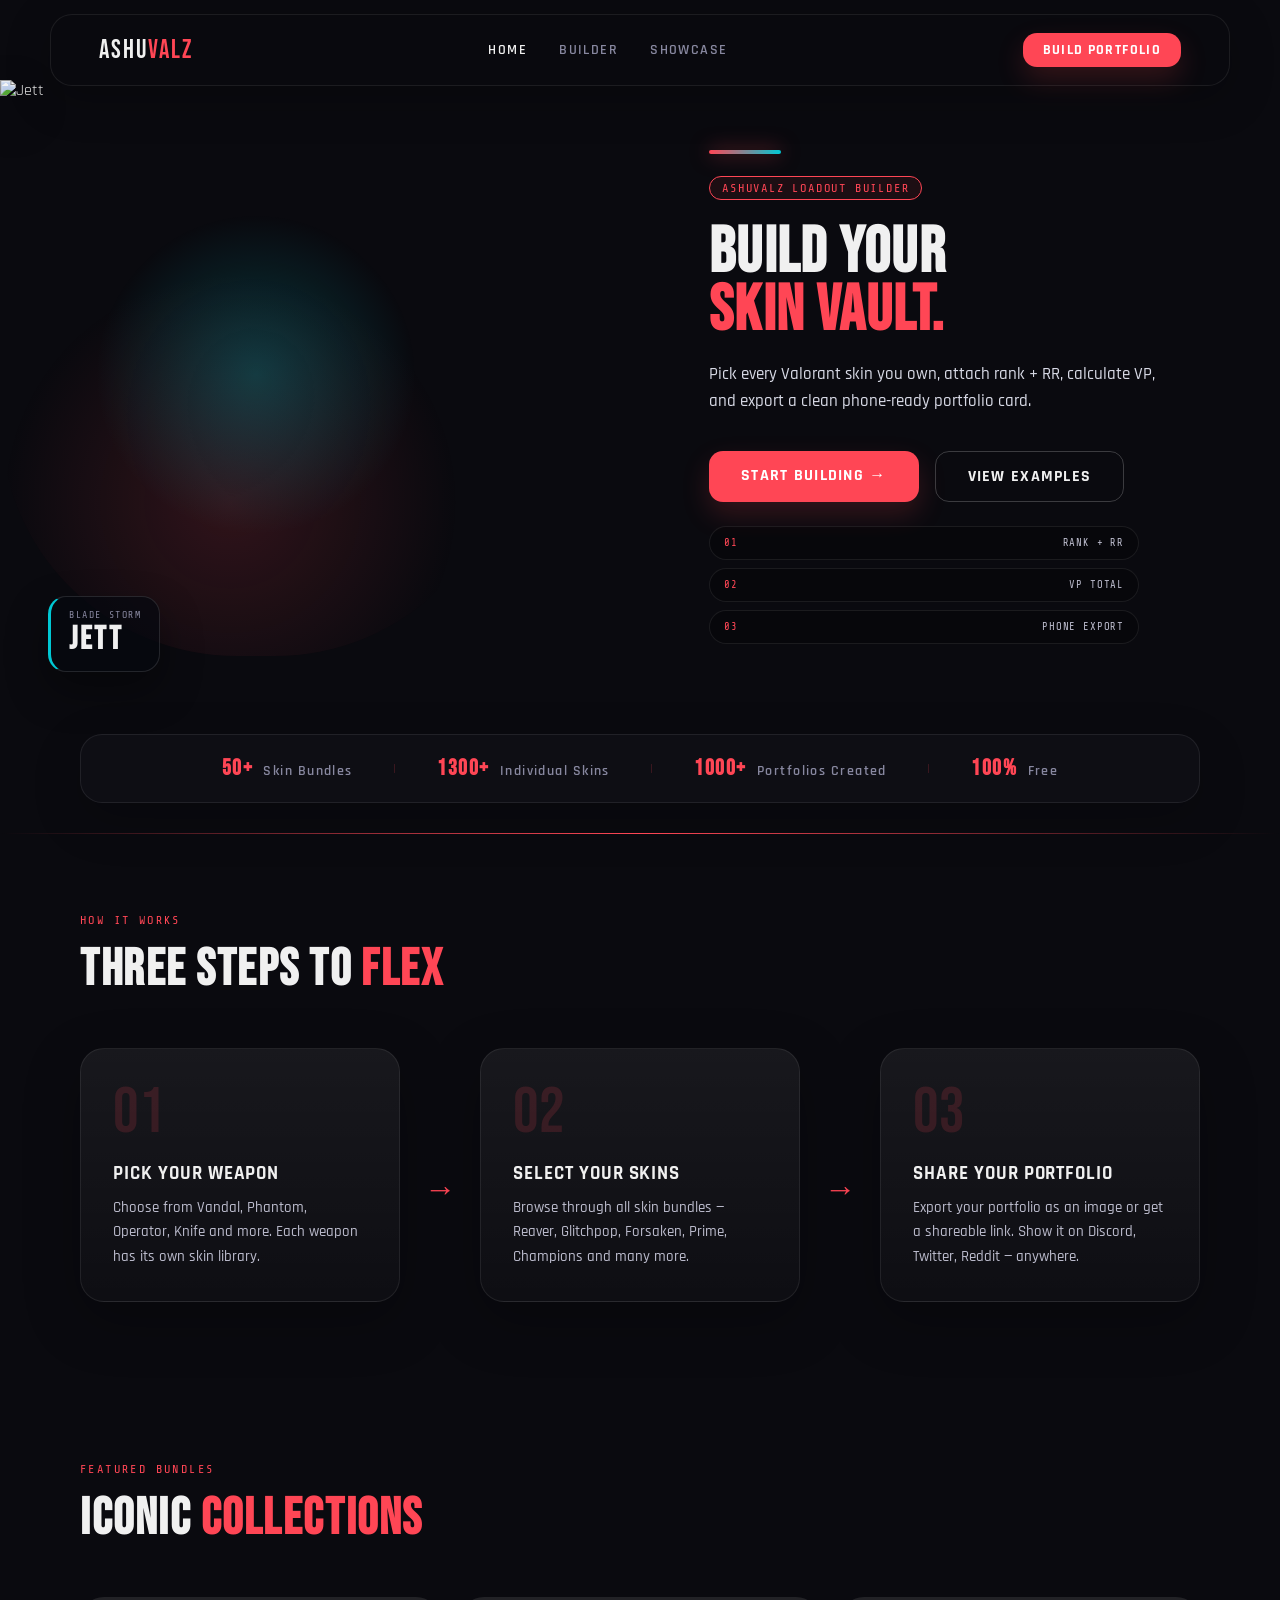
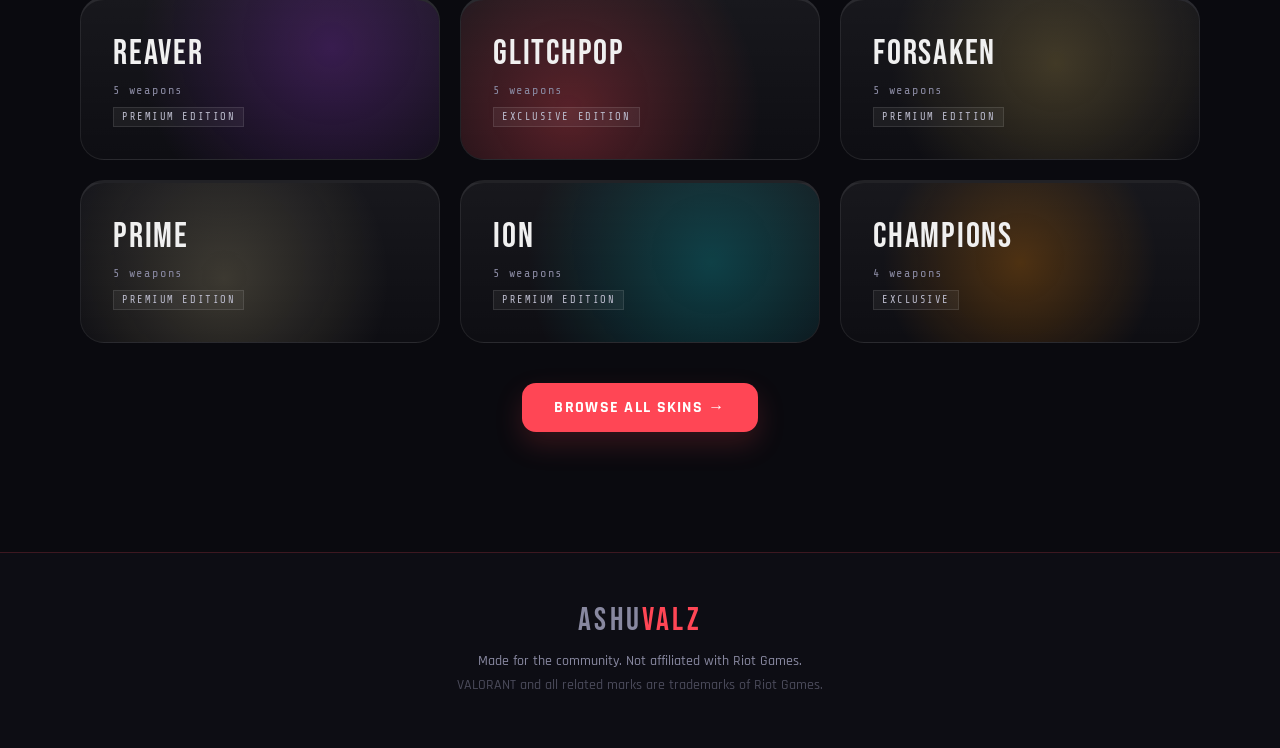
==== index.html @ ebc61e20 "Initial commit: AshuValz Valorant skin portfolio builder - Home page with Jett hero, featured bundle" ====
<!DOCTYPE html>
<html lang="en">
<head>
  <meta charset="UTF-8" />
  <meta name="viewport" content="width=device-width, initial-scale=1.0"/>
  <title>AshuValz — Valorant Skin Portfolio</title>
  <link rel="stylesheet" href="css/style.css"/>
  <link rel="preconnect" href="https://fonts.googleapis.com">
  <link href="https://fonts.googleapis.com/css2?family=Bebas+Neue&family=Rajdhani:wght@400;500;600;700&family=Share+Tech+Mono&display=swap" rel="stylesheet">
</head>
<body>

  <!-- NAV -->
  <nav class="navbar">
    <div class="nav-logo">Ashu<span>Valz</span></div>
    <div class="nav-links">
      <a href="index.html" class="active">Home</a>
      <a href="pages/builder.html">Builder</a>
      <a href="pages/showcase.html">Showcase</a>
    </div>
    <a href="pages/builder.html" class="nav-cta">Build Portfolio</a>
  </nav>

  <!-- HERO -->
  <section class="hero">
    <div class="hero-bg-text">VALORANT</div>
    <div class="hero-visual">
      <div class="jett-loop-scene">
        <div class="jett-loop-aura"></div>
        <img class="jett-loop-agent official-jett" src="https://media.valorant-api.com/agents/add6443a-41bd-e414-f6ad-e58d267f4e95/fullportrait.png" alt="Jett" width="640" height="640" decoding="async" fetchpriority="high"/>
        <div class="kiss-wind wind-a"></div>
        <div class="kiss-wind wind-b"></div>
        <div class="jett-loop-label">
          <span>Blade Storm</span>
          <strong>Jett</strong>
        </div>
      </div>
    </div>
    <div class="hero-content">
      <div class="hero-badge">ASHUVALZ LOADOUT BUILDER</div>
      <h1 class="hero-title">Build Your<br><span>Skin Vault.</span></h1>
      <p class="hero-sub">Pick every Valorant skin you own, attach rank + RR, calculate VP, and export a clean phone-ready portfolio card.</p>
      <div class="hero-btns">
        <a href="pages/builder.html" class="btn-primary">Start Building →</a>
        <a href="pages/showcase.html" class="btn-ghost">View Examples</a>
      </div>
      <div class="hero-feature-strip">
        <div><span>01</span> Rank + RR</div>
        <div><span>02</span> VP Total</div>
        <div><span>03</span> Phone Export</div>
      </div>
    </div>
  </section>

  <!-- STATS BAR -->
  <div class="stats-bar">
    <div class="stat"><span class="stat-num">50+</span> Skin Bundles</div>
    <div class="stat-divider">|</div>
    <div class="stat"><span class="stat-num">1300+</span> Individual Skins</div>
    <div class="stat-divider">|</div>
    <div class="stat"><span class="stat-num">1000+</span> Portfolios Created</div>
    <div class="stat-divider">|</div>
    <div class="stat"><span class="stat-num">100%</span> Free</div>
  </div>

  <!-- HOW IT WORKS -->
  <section class="how-it-works">
    <div class="section-label">HOW IT WORKS</div>
    <h2 class="section-title">Three Steps to <span>Flex</span></h2>
    <div class="steps">
      <div class="step">
        <div class="step-num">01</div>
        <div class="step-body">
          <h3>Pick Your Weapon</h3>
          <p>Choose from Vandal, Phantom, Operator, Knife and more. Each weapon has its own skin library.</p>
        </div>
      </div>
      <div class="step-arrow">→</div>
      <div class="step">
        <div class="step-num">02</div>
        <div class="step-body">
          <h3>Select Your Skins</h3>
          <p>Browse through all skin bundles — Reaver, Glitchpop, Forsaken, Prime, Champions and many more.</p>
        </div>
      </div>
      <div class="step-arrow">→</div>
      <div class="step">
        <div class="step-num">03</div>
        <div class="step-body">
          <h3>Share Your Portfolio</h3>
          <p>Export your portfolio as an image or get a shareable link. Show it on Discord, Twitter, Reddit — anywhere.</p>
        </div>
      </div>
    </div>
  </section>

  <!-- FEATURED BUNDLES PREVIEW -->
  <section class="featured">
    <div class="section-label">FEATURED BUNDLES</div>
    <h2 class="section-title">Iconic <span>Collections</span></h2>
    <div class="bundle-grid">
      <div class="bundle-card" style="--accent:#8B2FC9">
        <div class="bundle-pattern reaver-pattern"></div>
        <div class="bundle-info">
          <div class="bundle-name">REAVER</div>
          <div class="bundle-count">5 weapons</div>
          <div class="bundle-tag">PREMIUM EDITION</div>
        </div>
      </div>
      <div class="bundle-card" style="--accent:#FF4655">
        <div class="bundle-pattern glitchpop-pattern"></div>
        <div class="bundle-info">
          <div class="bundle-name">GLITCHPOP</div>
          <div class="bundle-count">5 weapons</div>
          <div class="bundle-tag">EXCLUSIVE EDITION</div>
        </div>
      </div>
      <div class="bundle-card" style="--accent:#C8A951">
        <div class="bundle-pattern forsaken-pattern"></div>
        <div class="bundle-info">
          <div class="bundle-name">FORSAKEN</div>
          <div class="bundle-count">5 weapons</div>
          <div class="bundle-tag">PREMIUM EDITION</div>
        </div>
      </div>
      <div class="bundle-card" style="--accent:#E5D59A">
        <div class="bundle-pattern prime-pattern"></div>
        <div class="bundle-info">
          <div class="bundle-name">PRIME</div>
          <div class="bundle-count">5 weapons</div>
          <div class="bundle-tag">PREMIUM EDITION</div>
        </div>
      </div>
      <div class="bundle-card" style="--accent:#00C8D4">
        <div class="bundle-pattern ion-pattern"></div>
        <div class="bundle-info">
          <div class="bundle-name">ION</div>
          <div class="bundle-count">5 weapons</div>
          <div class="bundle-tag">PREMIUM EDITION</div>
        </div>
      </div>
      <div class="bundle-card" style="--accent:#FF8C00">
        <div class="bundle-pattern champions-pattern"></div>
        <div class="bundle-info">
          <div class="bundle-name">CHAMPIONS</div>
          <div class="bundle-count">4 weapons</div>
          <div class="bundle-tag">EXCLUSIVE</div>
        </div>
      </div>
    </div>
    <div class="featured-cta">
      <a href="pages/builder.html" class="btn-primary">Browse All Skins →</a>
    </div>
  </section>

  <!-- FOOTER -->
  <footer class="footer">
    <div class="footer-logo">Ashu<span>Valz</span></div>
    <p>Made for the community. Not affiliated with Riot Games.</p>
    <p class="footer-tiny">VALORANT and all related marks are trademarks of Riot Games.</p>
  </footer>

  <script src="js/main.js"></script>
</body>
</html>
---- css/style.css ----
/* =============================================
   AshuValz — Main Stylesheet
   Dark tactical aesthetic with neon accents
   ============================================= */

:root {
  --bg: #0a0a0f;
  --bg2: #111118;
  --bg3: #1a1a24;
  --red: #FF4655;
  --red-dim: #cc2233;
  --white: #f0f0f0;
  --grey: #8888a0;
  --grey-light: #bbbbcc;
  --gold: #C8A951;
  --purple: #8B2FC9;
  --cyan: #00C8D4;
  --border: rgba(255,70,85,0.2);
  --font-display: 'Bebas Neue', sans-serif;
  --font-body: 'Rajdhani', sans-serif;
  --font-mono: 'Share Tech Mono', monospace;
}

*, *::before, *::after { box-sizing: border-box; margin: 0; padding: 0; }

html { scroll-behavior: auto; }

body {
  background: var(--bg);
  color: var(--white);
  font-family: var(--font-body);
  font-size: 16px;
  overflow-x: hidden;
  min-height: 100vh;
}

/* NOISE TEXTURE */
.noise {
  pointer-events: none;
  position: fixed;
  inset: 0;
  z-index: 9999;
  opacity: 0.03;
  background-image: url("data:image/svg+xml,%3Csvg viewBox='0 0 256 256' xmlns='http://www.w3.org/2000/svg'%3E%3Cfilter id='noise'%3E%3CfeTurbulence type='fractalNoise' baseFrequency='0.9' numOctaves='4' stitchTiles='stitch'/%3E%3C/filter%3E%3Crect width='100%25' height='100%25' filter='url(%23noise)'/%3E%3C/svg%3E");
}

/* ===== NAV ===== */
.navbar {
  position: fixed;
  top: 0; left: 0; right: 0;
  z-index: 100;
  display: flex;
  align-items: center;
  justify-content: space-between;
  padding: 0 48px;
  height: 64px;
  background: rgba(10,10,15,0.94);
  border-bottom: 1px solid var(--border);
}

.nav-logo {
  font-family: var(--font-display);
  font-size: 1.6rem;
  letter-spacing: 0.08em;
  color: var(--white);
}
.nav-logo span { color: var(--red); }

.nav-links { display: flex; gap: 32px; }
.nav-links a {
  font-family: var(--font-body);
  font-weight: 600;
  font-size: 0.9rem;
  letter-spacing: 0.1em;
  text-transform: uppercase;
  color: var(--grey);
  text-decoration: none;
  transition: color 0.2s;
}
.nav-links a:hover, .nav-links a.active { color: var(--white); }

.nav-cta {
  background: var(--red);
  color: white;
  text-decoration: none;
  padding: 8px 20px;
  font-family: var(--font-body);
  font-weight: 700;
  font-size: 0.85rem;
  letter-spacing: 0.1em;
  text-transform: uppercase;
  clip-path: polygon(8px 0%, 100% 0%, calc(100% - 8px) 100%, 0% 100%);
  transition: background 0.2s, transform 0.2s;
}
.nav-cta:hover { background: var(--red-dim); transform: scale(1.04); }

/* ===== HERO ===== */
.hero {
  min-height: 100vh;
  display: grid;
  grid-template-columns: 1fr 1fr;
  align-items: center;
  padding: 80px 80px 40px;
  position: relative;
  overflow: hidden;
  gap: 40px;
}

.hero-bg-text {
  position: absolute;
  font-family: var(--font-display);
  font-size: 22vw;
  color: rgba(255,70,85,0.04);
  letter-spacing: -0.02em;
  top: 50%;
  left: 50%;
  transform: translate(-50%, -50%);
  white-space: nowrap;
  pointer-events: none;
  user-select: none;
}

.hero-badge {
  display: inline-block;
  font-family: var(--font-mono);
  font-size: 0.75rem;
  color: var(--red);
  border: 1px solid var(--red);
  padding: 4px 12px;
  margin-bottom: 24px;
  letter-spacing: 0.15em;
}

.hero-title {
  font-family: var(--font-display);
  font-size: clamp(3.5rem, 6vw, 7rem);
  line-height: 0.95;
  letter-spacing: 0.02em;
  margin-bottom: 24px;
}
.hero-title span { color: var(--red); }

.hero-sub {
  font-size: 1.1rem;
  color: var(--grey-light);
  line-height: 1.6;
  max-width: 460px;
  margin-bottom: 36px;
  font-weight: 500;
}

.hero-btns { display: flex; gap: 16px; flex-wrap: wrap; }

.btn-primary {
  background: var(--red);
  color: white;
  text-decoration: none;
  padding: 14px 32px;
  font-family: var(--font-body);
  font-weight: 700;
  font-size: 1rem;
  letter-spacing: 0.08em;
  text-transform: uppercase;
  clip-path: polygon(10px 0%, 100% 0%, calc(100% - 10px) 100%, 0% 100%);
  display: inline-block;
}
.btn-primary { transition: background 0.2s, transform 0.2s; }
.btn-primary:hover { background: #ff2233; transform: translateY(-2px); }

.btn-ghost {
  background: transparent;
  color: var(--white);
  text-decoration: none;
  padding: 14px 32px;
  font-family: var(--font-body);
  font-weight: 700;
  font-size: 1rem;
  letter-spacing: 0.08em;
  text-transform: uppercase;
  border: 1px solid rgba(255,255,255,0.2);
  transition: border-color 0.2s, background 0.2s;
  display: inline-block;
}
.btn-ghost:hover { border-color: var(--white); background: rgba(255,255,255,0.05); }

/* FLOATING CARDS */
.hero-visual {
  position: relative;
  height: 500px;
  display: flex;
  align-items: center;
  justify-content: center;
}

.floating-card {
  position: absolute;
  background: var(--bg3);
  border: 1px solid var(--border);
  padding: 20px 28px;
  width: 200px;
  animation: float 3s ease-in-out infinite;
}

.card-1 { top: 40px; left: 80px; animation-delay: 0s; border-top: 2px solid var(--purple); }
.card-2 { top: 50%; left: 50%; transform: translate(-50%, -50%); animation-delay: -1s; border-top: 2px solid var(--red); }
.card-3 { bottom: 60px; right: 40px; animation-delay: -2s; border-top: 2px solid var(--gold); }

@keyframes float {
  0%, 100% { transform: translateY(0); }
  50% { transform: translateY(-12px); }
}
.card-2 { animation: float2 3s ease-in-out infinite; animation-delay: -1s; }
@keyframes float2 {
  0%, 100% { transform: translate(-50%, -50%) translateY(0); }
  50% { transform: translate(-50%, -50%) translateY(-12px); }
}

.card-gun { font-family: var(--font-mono); font-size: 0.7rem; color: var(--grey); letter-spacing: 0.2em; margin-bottom: 8px; }
.card-skin-name { font-family: var(--font-display); font-size: 1.8rem; margin-bottom: 8px; }
.card-tier { font-family: var(--font-mono); font-size: 0.65rem; letter-spacing: 0.2em; padding: 2px 8px; display: inline-block; }
.tier-ultra { background: rgba(139,47,201,0.2); color: var(--purple); border: 1px solid var(--purple); }
.tier-premium { background: rgba(255,79,216,0.14); color: #FF4FD8; border: 1px solid #FF4FD8; }
.tier-exclusive { background: rgba(255,140,0,0.14); color: #FF8C00; border: 1px solid #FF8C00; }

/* ===== STATS BAR ===== */
.stats-bar {
  display: flex;
  align-items: center;
  justify-content: center;
  gap: 40px;
  padding: 20px 48px;
  background: var(--bg2);
  border-top: 1px solid var(--border);
  border-bottom: 1px solid var(--border);
  font-family: var(--font-body);
  font-weight: 600;
  font-size: 0.9rem;
  letter-spacing: 0.1em;
  color: var(--grey);
  flex-wrap: wrap;
}
.stat-num {
  font-family: var(--font-display);
  font-size: 1.4rem;
  color: var(--red);
  margin-right: 6px;
}
.stat-divider { color: var(--border); }

/* ===== SECTIONS ===== */
.section-label {
  font-family: var(--font-mono);
  font-size: 0.75rem;
  color: var(--red);
  letter-spacing: 0.2em;
  margin-bottom: 12px;
}
.section-title {
  font-family: var(--font-display);
  font-size: clamp(2.5rem, 4vw, 4rem);
  letter-spacing: 0.03em;
  margin-bottom: 48px;
}
.section-title span { color: var(--red); }

/* ===== HOW IT WORKS ===== */
.how-it-works {
  padding: 100px 80px;
  position: relative;
}
.how-it-works::before {
  content: '';
  position: absolute;
  top: 0; left: 0; right: 0;
  height: 1px;
  background: linear-gradient(90deg, transparent, var(--red), transparent);
}

.steps {
  display: flex;
  align-items: flex-start;
  gap: 24px;
  flex-wrap: wrap;
}

.step {
  flex: 1;
  min-width: 220px;
  background: var(--bg2);
  border: 1px solid var(--border);
  padding: 32px;
  position: relative;
  transition: border-color 0.3s, transform 0.3s;
}
.step:hover { border-color: var(--red); transform: translateY(-4px); }

.step-num {
  font-family: var(--font-display);
  font-size: 4rem;
  color: rgba(255,70,85,0.15);
  line-height: 1;
  margin-bottom: 16px;
}
.step h3 {
  font-family: var(--font-body);
  font-size: 1.2rem;
  font-weight: 700;
  letter-spacing: 0.05em;
  text-transform: uppercase;
  margin-bottom: 10px;
  color: var(--white);
}
.step p { font-size: 0.95rem; color: var(--grey-light); line-height: 1.6; font-weight: 500; }

.step-arrow {
  font-size: 2rem;
  color: var(--red);
  align-self: center;
  padding-top: 32px;
}

/* ===== FEATURED BUNDLES ===== */
.featured {
  padding: 100px 80px;
  background: var(--bg2);
}

.bundle-grid {
  display: grid;
  grid-template-columns: repeat(auto-fill, minmax(280px, 1fr));
  gap: 20px;
  margin-bottom: 40px;
}

.bundle-card {
  background: var(--bg3);
  border: 1px solid rgba(255,255,255,0.05);
  padding: 32px;
  position: relative;
  overflow: hidden;
  cursor: pointer;
  transition: border-color 0.3s, transform 0.3s;
  border-top: 3px solid var(--accent);
}
.bundle-card:hover { border-color: var(--accent); transform: translateY(-4px); }

.bundle-pattern {
  position: absolute;
  inset: 0;
  opacity: 0.05;
}

.reaver-pattern { background: radial-gradient(circle at 70% 30%, #8B2FC9 0%, transparent 70%); opacity: 0.3; }
.glitchpop-pattern { background: radial-gradient(circle at 30% 70%, #FF4655 0%, transparent 70%); opacity: 0.3; }
.forsaken-pattern { background: radial-gradient(circle at 60% 40%, #C8A951 0%, transparent 70%); opacity: 0.25; }
.prime-pattern { background: radial-gradient(circle at 40% 60%, #E5D59A 0%, transparent 70%); opacity: 0.2; }
.ion-pattern { background: radial-gradient(circle at 70% 50%, #00C8D4 0%, transparent 70%); opacity: 0.25; }
.champions-pattern { background: radial-gradient(circle at 50% 50%, #FF8C00 0%, transparent 70%); opacity: 0.25; }

.bundle-info { position: relative; z-index: 2; }
.bundle-name { font-family: var(--font-display); font-size: 2.2rem; letter-spacing: 0.05em; color: var(--white); }
.bundle-count { font-family: var(--font-mono); font-size: 0.75rem; color: var(--grey); letter-spacing: 0.15em; margin: 8px 0; }
.bundle-tag {
  display: inline-block;
  font-family: var(--font-mono);
  font-size: 0.65rem;
  letter-spacing: 0.15em;
  padding: 3px 8px;
  background: rgba(255,255,255,0.05);
  border: 1px solid rgba(255,255,255,0.1);
  color: var(--grey-light);
}

.featured-cta { text-align: center; }

/* ===== FOOTER ===== */
.footer {
  text-align: center;
  padding: 48px;
  border-top: 1px solid var(--border);
  color: var(--grey);
}
.footer-logo { font-family: var(--font-display); font-size: 2rem; letter-spacing: 0.1em; margin-bottom: 12px; }
.footer-logo span { color: var(--red); }
.footer p { font-size: 0.9rem; margin-bottom: 6px; font-weight: 500; }
.footer-tiny { font-size: 0.75rem; color: rgba(136,136,160,0.5); }

/* ===== SCROLLBAR ===== */
::-webkit-scrollbar { width: 4px; }
::-webkit-scrollbar-track { background: var(--bg); }
::-webkit-scrollbar-thumb { background: var(--red); }

/* ===== RESPONSIVE ===== */
@media (max-width: 900px) {
  .hero { grid-template-columns: 1fr; padding: 100px 32px 60px; text-align: center; }
  .hero-visual { display: none; }
  .how-it-works, .featured { padding: 60px 32px; }
  .navbar { padding: 0 24px; }
  .nav-links { display: none; }
  .step-arrow { display: none; }
  .steps { flex-direction: column; }
}

body {
  background:
    radial-gradient(circle at 15% 10%, rgba(255,70,85,0.16), transparent 32%),
    radial-gradient(circle at 85% 12%, rgba(0,200,212,0.12), transparent 30%),
    linear-gradient(180deg, #080910 0%, #0d1018 48%, #080910 100%);
}

.navbar {
  height: 72px;
  margin: 14px auto 0;
  width: min(1180px, calc(100% - 28px));
  border: 1px solid rgba(255,255,255,0.08);
  border-radius: 22px;
  background: rgba(10,10,15,0.72);
  box-shadow: 0 12px 44px rgba(0,0,0,0.25);
}

.nav-logo {
  text-decoration: none;
}

.nav-cta,
.btn-primary,
.btn-ghost {
  border-radius: 14px;
  clip-path: none;
}

.btn-primary,
.nav-cta {
  box-shadow: 0 12px 28px rgba(255,70,85,0.18);
}

.hero {
  min-height: auto;
  padding: 150px 80px 90px;
  width: min(1280px, 100%);
  margin: 0 auto;
}

.hero-content {
  position: relative;
  z-index: 1;
}

.hero-badge {
  border-radius: 999px;
  background: rgba(255,70,85,0.08);
}

.floating-card,
.step,
.bundle-card {
  border-radius: 24px;
  background: linear-gradient(180deg, rgba(255,255,255,0.06), rgba(255,255,255,0.018));
  box-shadow: 0 18px 55px rgba(0,0,0,0.26);
}

.floating-card {
  backdrop-filter: blur(16px);
}

.stats-bar {
  width: min(1120px, calc(100% - 32px));
  margin: 0 auto 30px;
  border: 1px solid rgba(255,255,255,0.08);
  border-radius: 22px;
  background: rgba(17,17,24,0.74);
  box-shadow: 0 16px 50px rgba(0,0,0,0.2);
}

.how-it-works,
.featured {
  width: min(1280px, 100%);
  margin: 0 auto;
  padding: 80px;
}

.featured {
  background: transparent;
}

.step,
.bundle-card {
  border-color: rgba(255,255,255,0.08);
}

.step:hover,
.bundle-card:hover {
  box-shadow: 0 24px 70px rgba(0,0,0,0.32);
}

.footer {
  margin-top: 40px;
  background: rgba(17,17,24,0.55);
}

@media (max-width: 900px) {
  .navbar {
    height: 64px;
    margin-top: 10px;
    padding: 0 18px;
  }

  .hero {
    padding: 120px 24px 58px;
  }

  .hero-btns {
    justify-content: center;
  }

  .stats-bar {
    gap: 18px;
    padding: 18px;
  }

  .how-it-works,
  .featured {
    padding: 54px 22px;
  }
}

.hero-visual {
  perspective: 1200px;
}

.agent-stage {
  --tilt-x: 0deg;
  --tilt-y: 0deg;
  position: relative;
  width: min(520px, 100%);
  height: 560px;
  border: 1px solid rgba(255,255,255,0.1);
  border-radius: 34px;
  background:
    linear-gradient(145deg, rgba(255,70,85,0.18), transparent 34%),
    radial-gradient(circle at 50% 28%, rgba(0,200,212,0.16), transparent 34%),
    rgba(10,10,15,0.62);
  box-shadow:
    0 28px 80px rgba(0,0,0,0.42),
    inset 0 0 0 1px rgba(255,255,255,0.04);
  transform-style: preserve-3d;
  transform: rotateX(var(--tilt-x)) rotateY(var(--tilt-y));
  transition: transform 0.16s ease, border-color 0.25s ease;
  overflow: hidden;
}

.agent-stage:hover {
  border-color: rgba(255,70,85,0.45);
}

.stage-grid {
  position: absolute;
  inset: 0;
  background-image:
    linear-gradient(rgba(255,255,255,0.045) 1px, transparent 1px),
    linear-gradient(90deg, rgba(255,255,255,0.045) 1px, transparent 1px);
  background-size: 42px 42px;
  mask-image: radial-gradient(circle at center, black, transparent 78%);
  transform: translateZ(-60px);
}

.agent-orbit {
  position: absolute;
  inset: 86px 58px;
  border: 1px solid rgba(255,70,85,0.28);
  border-radius: 50%;
  transform-style: preserve-3d;
}

.orbit-1 {
  animation: orbitSpin 9s linear infinite;
}

.orbit-2 {
  inset: 120px 92px;
  border-color: rgba(0,200,212,0.24);
  animation: orbitSpinReverse 12s linear infinite;
}

@keyframes orbitSpin {
  from { transform: rotateX(68deg) rotateZ(0deg) translateZ(20px); }
  to { transform: rotateX(68deg) rotateZ(360deg) translateZ(20px); }
}

@keyframes orbitSpinReverse {
  from { transform: rotateX(72deg) rotateY(18deg) rotateZ(360deg) translateZ(34px); }
  to { transform: rotateX(72deg) rotateY(18deg) rotateZ(0deg) translateZ(34px); }
}

.agent-model {
  position: absolute;
  left: 50%;
  top: 52%;
  width: 310px;
  height: 500px;
  transform: translate(-50%, -50%) translateZ(92px);
  transform-style: preserve-3d;
}

.agent-bg-art {
  position: absolute;
  left: 50%;
  top: 50%;
  width: 460px;
  max-width: none;
  opacity: 0.28;
  transform: translate(-50%, -50%) translateZ(-30px) scale(1.05);
  filter: blur(0.4px) saturate(1.3);
  pointer-events: none;
}

.agent-portrait {
  position: absolute;
  bottom: -26px;
  left: 50%;
  width: 390px;
  max-width: none;
  transform: translateX(-50%) translateZ(72px);
  filter:
    drop-shadow(0 24px 34px rgba(0,0,0,0.68))
    drop-shadow(0 0 24px rgba(0,200,212,0.22));
  pointer-events: none;
}

.agent-nameplate {
  position: absolute;
  left: 50%;
  bottom: 34px;
  min-width: 172px;
  padding: 10px 16px;
  border: 1px solid rgba(255,255,255,0.12);
  border-left: 3px solid var(--red);
  border-radius: 16px;
  background: rgba(5,8,15,0.66);
  box-shadow: 0 14px 34px rgba(0,0,0,0.34);
  backdrop-filter: blur(14px);
  transform: translateX(-50%) translateZ(145px);
  font-family: var(--font-mono);
  letter-spacing: 0.14em;
  text-align: center;
}

.agent-nameplate span {
  display: block;
  color: var(--grey);
  font-size: 0.58rem;
  margin-bottom: 2px;
}

.agent-nameplate strong {
  color: var(--white);
  font-family: var(--font-display);
  font-size: 1.7rem;
  letter-spacing: 0.08em;
}

.loadout-panel {
  position: absolute;
  width: 190px;
  padding: 16px 18px;
  border: 1px solid rgba(255,255,255,0.1);
  border-radius: 20px;
  background: rgba(15,19,28,0.72);
  box-shadow: 0 18px 46px rgba(0,0,0,0.34);
  backdrop-filter: blur(14px);
  transform-style: preserve-3d;
}

.panel-vandal {
  left: 24px;
  top: 74px;
  transform: translateZ(145px) rotateY(8deg);
}

.panel-phantom {
  right: 22px;
  top: 214px;
  transform: translateZ(160px) rotateY(-8deg);
}

.panel-operator {
  left: 48px;
  bottom: 54px;
  transform: translateZ(130px) rotateY(10deg);
}

.stage-hud {
  position: absolute;
  right: 24px;
  bottom: 24px;
  display: grid;
  gap: 2px;
  font-family: var(--font-mono);
  font-size: 0.68rem;
  letter-spacing: 0.16em;
  color: var(--grey-light);
  text-align: right;
  transform: translateZ(120px);
}

.stage-hud strong {
  color: var(--red);
}

@media (max-width: 900px) {
  .agent-stage {
    height: 440px;
    margin: 0 auto;
  }

  .hero-visual {
    display: flex;
  }

  .loadout-panel {
    width: 160px;
  }

  .panel-operator {
    left: 24px;
  }
}

.agent-model {
  --look-x: 0deg;
  --look-y: 0deg;
  --point-rotate: -18deg;
  --point-lift: 0deg;
  left: 50%;
  top: 52%;
  width: 320px;
  height: 430px;
  transform: translate(-50%, -50%) translateZ(105px) rotateY(var(--look-x)) rotateX(var(--look-y));
  transition: transform 0.18s ease;
}

.agent-stage.is-pointing .agent-model {
  --point-rotate: -74deg;
  --point-lift: -18deg;
}

.agent-rig {
  position: absolute;
  inset: 0;
  transform-style: preserve-3d;
}

.agent-shadow {
  position: absolute;
  left: 50%;
  bottom: 8px;
  width: 190px;
  height: 42px;
  border-radius: 50%;
  background: radial-gradient(circle, rgba(0,0,0,0.55), transparent 70%);
  transform: translateX(-50%) rotateX(70deg) translateZ(-35px);
}

.agent-head,
.agent-torso,
.agent-arm,
.agent-leg {
  position: absolute;
  transform-style: preserve-3d;
  box-shadow: inset -14px -14px 24px rgba(0,0,0,0.28), inset 10px 10px 18px rgba(255,255,255,0.08);
}

.agent-head {
  left: 50%;
  top: 42px;
  width: 82px;
  height: 92px;
  transform: translateX(-50%) translateZ(70px);
  border-radius: 42% 42% 48% 48%;
  background: linear-gradient(145deg, #f3e6dd 0%, #c39b8c 55%, #513b45 100%);
  border: 1px solid rgba(255,255,255,0.18);
}

.agent-hair {
  position: absolute;
  left: -13px;
  right: -13px;
  top: -18px;
  height: 48px;
  border-radius: 50% 50% 18px 18px;
  background: linear-gradient(135deg, #f4f4f8, #9fd8ff 55%, #1b5f9d);
  clip-path: polygon(0 42%, 18% 4%, 42% 26%, 64% 0, 100% 44%, 80% 100%, 22% 90%);
  filter: drop-shadow(0 0 12px rgba(0,200,212,0.36));
}

.agent-face {
  position: absolute;
  inset: 0;
}

.agent-eye {
  position: absolute;
  top: 42px;
  width: 10px;
  height: 5px;
  border-radius: 999px;
  background: #111827;
  box-shadow: 0 0 10px rgba(0,200,212,0.45);
}

.eye-left { left: 23px; }
.eye-right { right: 23px; }

.agent-torso {
  left: 50%;
  top: 128px;
  width: 142px;
  height: 168px;
  transform: translateX(-50%) translateZ(45px);
  border-radius: 32px 32px 42px 42px;
  background:
    linear-gradient(135deg, rgba(255,70,85,0.52), transparent 34%),
    linear-gradient(230deg, rgba(0,200,212,0.5), transparent 36%),
    linear-gradient(180deg, #273149, #0f1420);
  border: 1px solid rgba(255,255,255,0.12);
}

.agent-core {
  position: absolute;
  left: 50%;
  top: 46px;
  width: 46px;
  height: 46px;
  transform: translateX(-50%);
  border-radius: 50%;
  background: radial-gradient(circle, #ffffff, #00C8D4 35%, #10202b 68%);
  box-shadow: 0 0 24px rgba(0,200,212,0.8);
}

.agent-arm {
  top: 148px;
  width: 38px;
  height: 122px;
  border-radius: 999px;
  background: linear-gradient(180deg, #2d3850, #101624);
  border: 1px solid rgba(255,255,255,0.1);
  transform-origin: 50% 14px;
}

.arm-left {
  left: 58px;
  transform: translateZ(32px) rotate(22deg);
}

.arm-right {
  right: 58px;
  transform: translateZ(62px) rotate(var(--point-rotate)) rotateX(var(--point-lift));
  transition: transform 0.24s cubic-bezier(.2,.8,.2,1);
}

.agent-forearm {
  position: absolute;
  left: 4px;
  bottom: -56px;
  width: 30px;
  height: 76px;
  border-radius: 999px;
  background: linear-gradient(180deg, #263047, #151b2a);
  transform-origin: 50% 6px;
  transform: rotate(10deg);
}

.agent-hand {
  position: absolute;
  left: 1px;
  bottom: -74px;
  width: 36px;
  height: 28px;
  border-radius: 20px;
  background: linear-gradient(145deg, #e5b9a8, #8a5d55);
}

.pointing-hand::after {
  content: '';
  position: absolute;
  right: -24px;
  top: 8px;
  width: 32px;
  height: 8px;
  border-radius: 999px;
  background: linear-gradient(90deg, #e5b9a8, #c89280);
  opacity: 0;
  transform: scaleX(0.6);
  transform-origin: left center;
  transition: opacity 0.18s ease, transform 0.18s ease;
}

.agent-stage.is-pointing .pointing-hand::after {
  opacity: 1;
  transform: scaleX(1);
}

.agent-leg {
  top: 286px;
  width: 44px;
  height: 112px;
  border-radius: 999px 999px 18px 18px;
  background: linear-gradient(180deg, #1e273b, #0c111c);
  border: 1px solid rgba(255,255,255,0.08);
}

.leg-left {
  left: 104px;
  transform: translateZ(28px) rotate(5deg);
}

.leg-right {
  right: 104px;
  transform: translateZ(34px) rotate(-5deg);
}

@keyframes agentIdle {
  0%, 100% { transform: translateY(0); }
  50% { transform: translateY(-7px); }
}

.agent-rig {
  animation: agentIdle 3.4s ease-in-out infinite;
}

.jett-ult-scene {
  position: absolute;
  inset: -44px -38px -26px;
  transform-style: preserve-3d;
  animation: jettFloat 3.2s ease-in-out infinite;
}

.jett-bg-art {
  position: absolute;
  left: 48%;
  top: 46%;
  width: 560px;
  max-width: none;
  opacity: 0.3;
  transform: translate(-50%, -50%) translateZ(-55px) rotateZ(-8deg);
  filter: blur(0.5px) saturate(1.35);
}

.jett-portrait {
  position: absolute;
  left: 50%;
  bottom: -52px;
  width: 420px;
  max-width: none;
  transform: translateX(-50%) translateZ(80px) rotateY(-24deg) rotateZ(-2deg);
  filter:
    drop-shadow(0 28px 38px rgba(0,0,0,0.68))
    drop-shadow(0 0 28px rgba(0,200,212,0.3));
}

.knife-ring {
  position: absolute;
  left: 52%;
  top: 28%;
  width: 240px;
  height: 170px;
  transform: translate(-50%, -50%) translateZ(170px) rotateY(-18deg);
  transform-style: preserve-3d;
  animation: knifePulse 2.4s ease-in-out infinite;
}

.ult-knife {
  position: absolute;
  width: 14px;
  height: 98px;
  border-radius: 999px 999px 4px 4px;
  background:
    linear-gradient(90deg, transparent 0 18%, rgba(255,255,255,0.9) 48%, transparent 82%),
    linear-gradient(180deg, #d9fbff 0%, #4ee9ff 36%, #1b6fff 70%, transparent 100%);
  clip-path: polygon(50% 0, 92% 30%, 68% 100%, 32% 100%, 8% 30%);
  filter: drop-shadow(0 0 12px rgba(0,200,212,0.95));
  transform-origin: 50% 92%;
}

.knife-1 { left: 104px; top: 0; transform: rotate(-28deg); animation: knifeFloat 1.9s ease-in-out infinite; }
.knife-2 { left: 52px; top: 42px; transform: rotate(-58deg) scale(0.88); animation: knifeFloat 2.2s ease-in-out infinite 0.12s; }
.knife-3 { right: 48px; top: 42px; transform: rotate(58deg) scale(0.88); animation: knifeFloat 2.1s ease-in-out infinite 0.2s; }
.knife-4 { left: 84px; top: 78px; transform: rotate(-92deg) scale(0.78); animation: knifeFloat 2.4s ease-in-out infinite 0.3s; }
.knife-5 { right: 84px; top: 78px; transform: rotate(92deg) scale(0.78); animation: knifeFloat 2.3s ease-in-out infinite 0.42s; }

.jett-wind {
  position: absolute;
  width: 230px;
  height: 3px;
  border-radius: 999px;
  background: linear-gradient(90deg, transparent, rgba(183,247,255,0.88), transparent);
  filter: drop-shadow(0 0 10px rgba(0,200,212,0.8));
  transform: translateZ(145px) rotate(-22deg);
  opacity: 0.7;
}

.wind-1 {
  left: 20px;
  top: 190px;
  animation: windSweep 1.8s ease-in-out infinite;
}

.wind-2 {
  right: 10px;
  top: 270px;
  animation: windSweep 2.2s ease-in-out infinite 0.35s;
}

@keyframes jettFloat {
  0%, 100% { transform: translateY(0) rotateZ(0deg); }
  50% { transform: translateY(-10px) rotateZ(1deg); }
}

@keyframes knifePulse {
  0%, 100% { transform: translate(-50%, -50%) translateZ(170px) rotateY(-18deg) scale(1); }
  50% { transform: translate(-50%, -54%) translateZ(190px) rotateY(-24deg) scale(1.05); }
}

@keyframes knifeFloat {
  0%, 100% { margin-top: 0; }
  50% { margin-top: -12px; }
}

@keyframes windSweep {
  0% { opacity: 0; transform: translateX(-30px) translateZ(145px) rotate(-22deg) scaleX(0.4); }
  45% { opacity: 0.85; }
  100% { opacity: 0; transform: translateX(60px) translateZ(145px) rotate(-22deg) scaleX(1.1); }
}

.agent-stage.is-pointing .knife-ring,
.agent-stage.is-click-pointing .knife-ring {
  animation-duration: 1s;
}

.agent-stage.is-pointing .jett-portrait {
  transform: translateX(-50%) translateZ(95px) rotateY(-30deg) rotateZ(-3deg);
}

.hero {
  grid-template-columns: minmax(320px, 0.9fr) minmax(420px, 1.1fr);
  align-items: center;
}

.hero-visual {
  position: relative;
  inset: auto;
  order: 1;
  z-index: 2;
  height: 620px;
  display: flex;
  align-items: center;
  justify-content: center;
  pointer-events: none;
}

.hero-content {
  order: 2;
  z-index: 3;
}

.jett-loop-scene {
  position: relative;
  width: min(520px, 100%);
  height: 590px;
  overflow: visible;
}

.jett-loop-aura {
  position: absolute;
  inset: 58px 12px 36px;
  border-radius: 42% 58% 50% 50%;
  background:
    radial-gradient(circle at 50% 45%, rgba(0,200,212,0.24), transparent 42%),
    radial-gradient(circle at 45% 70%, rgba(255,70,85,0.16), transparent 50%);
  filter: blur(10px);
  animation: auraBreath 2.6s ease-in-out infinite;
}

.jett-loop-bg {
  position: absolute;
  left: 50%;
  top: 46%;
  width: 580px;
  max-width: none;
  opacity: 0.34;
  transform: translate(-50%, -50%) rotate(-12deg);
  filter: saturate(1.25);
}

.jett-loop-agent {
  position: absolute;
  left: 50%;
  bottom: -30px;
  width: 430px;
  max-width: none;
  transform-origin: 50% 74%;
  transform: translateX(-50%) rotateY(180deg) rotateZ(-7deg);
  filter:
    drop-shadow(0 32px 42px rgba(0,0,0,0.68))
    drop-shadow(0 0 28px rgba(0,200,212,0.28));
  animation: jettKissLoop 2.8s ease-in-out infinite;
}

.kiss-knife {
  position: absolute;
  width: 15px;
  height: 112px;
  border-radius: 999px 999px 4px 4px;
  background:
    linear-gradient(90deg, transparent 0 18%, rgba(255,255,255,0.95) 48%, transparent 82%),
    linear-gradient(180deg, #ffffff 0%, #78f5ff 35%, #2687ff 72%, transparent 100%);
  clip-path: polygon(50% 0, 92% 30%, 68% 100%, 32% 100%, 8% 30%);
  filter: drop-shadow(0 0 14px rgba(0,200,212,0.95));
}

.knife-main {
  left: 54%;
  top: 150px;
  transform: rotate(72deg);
  animation: knifeKiss 2.8s ease-in-out infinite;
}

.knife-side {
  opacity: 0.8;
}

.knife-side-1 {
  left: 20%;
  top: 150px;
  transform: rotate(-35deg) scale(0.84);
  animation: knifeOrbitSoft 3s ease-in-out infinite 0.2s;
}

.knife-side-2 {
  right: 17%;
  top: 238px;
  transform: rotate(118deg) scale(0.76);
  animation: knifeOrbitSoft 3.4s ease-in-out infinite 0.45s;
}

.kiss-wind {
  position: absolute;
  width: 270px;
  height: 3px;
  border-radius: 999px;
  background: linear-gradient(90deg, transparent, rgba(196,248,255,0.9), transparent);
  filter: drop-shadow(0 0 10px rgba(0,200,212,0.82));
  opacity: 0;
}

.wind-a {
  left: 8%;
  top: 248px;
  transform: rotate(-18deg);
  animation: kissWind 2.1s ease-in-out infinite;
}

.wind-b {
  left: 22%;
  top: 338px;
  transform: rotate(-12deg);
  animation: kissWind 2.4s ease-in-out infinite 0.35s;
}

.jett-loop-label {
  position: absolute;
  left: 56px;
  bottom: 54px;
  padding: 12px 18px;
  border: 1px solid rgba(255,255,255,0.12);
  border-left: 3px solid var(--cyan);
  border-radius: 18px;
  background: rgba(5,8,15,0.68);
  box-shadow: 0 18px 40px rgba(0,0,0,0.36);
  backdrop-filter: blur(14px);
  font-family: var(--font-mono);
  text-transform: uppercase;
}

.jett-loop-label span {
  display: block;
  color: var(--grey);
  font-size: 0.62rem;
  letter-spacing: 0.16em;
}

.jett-loop-label strong {
  display: block;
  color: var(--white);
  font-family: var(--font-display);
  font-size: 2rem;
  letter-spacing: 0.08em;
}

@keyframes jettKissLoop {
  0%, 100% { transform: translateX(-50%) rotateY(180deg) rotateZ(-7deg) translateY(0); }
  45% { transform: translateX(-50%) rotateY(180deg) rotateZ(-10deg) translateY(-8px); }
  62% { transform: translateX(-50%) rotateY(180deg) rotateZ(-8deg) translateY(-5px); }
}

@keyframes knifeKiss {
  0%, 100% { transform: rotate(72deg) translate(0, 0); }
  45% { transform: rotate(66deg) translate(-26px, 14px); }
  62% { transform: rotate(68deg) translate(-20px, 9px); }
}

@keyframes knifeOrbitSoft {
  0%, 100% { margin-top: 0; opacity: 0.66; }
  50% { margin-top: -18px; opacity: 1; }
}

@keyframes kissWind {
  0% { opacity: 0; transform: translateX(-32px) rotate(-16deg) scaleX(0.42); }
  45% { opacity: 0.8; }
  100% { opacity: 0; transform: translateX(72px) rotate(-16deg) scaleX(1.12); }
}

@keyframes auraBreath {
  0%, 100% { opacity: 0.74; transform: scale(1); }
  50% { opacity: 1; transform: scale(1.05); }
}

@keyframes jettPosterLoop {
  0%, 100% { transform: translate3d(0, 0, 0) scale(1); opacity: 0.96; }
  50%      { transform: translate3d(0, -6px, 0) scale(1.005); opacity: 1; }
}

.hero {
  grid-template-columns: minmax(520px, 48%) minmax(420px, 52%);
  gap: 22px;
  padding: 128px 70px 70px 0;
}

.hero-visual {
  position: relative;
  order: 1;
  width: 100%;
  height: 670px;
  justify-content: flex-start;
  margin-left: -92px;
}

.hero-content {
  order: 2;
  justify-self: start;
  max-width: 560px;
  padding-left: 8px;
}

.hero-bg-text {
  left: 58%;
}

.jett-loop-scene {
  width: 100%;
  height: 670px;
}

.jett-loop-aura {
  inset: 32px 80px 8px 0;
}

.jett-loop-bg {
  left: 40%;
  top: 46%;
  width: 760px;
  opacity: 0.28;
}

.jett-loop-agent {
  left: 38%;
  bottom: -18px;
  width: 560px;
}

.knife-main {
  left: 51%;
  top: 156px;
}

.knife-side-1 {
  left: 20%;
  top: 150px;
}

.knife-side-2 {
  right: 21%;
  top: 260px;
}

.jett-loop-label {
  left: 115px;
  bottom: 76px;
}

.stats-bar {
  margin-top: 0;
}

@media (max-width: 900px) {
  .hero {
    grid-template-columns: 1fr;
    padding: 112px 24px 58px;
  }

  .hero-visual {
    order: 1;
    height: 500px;
    margin-left: 0;
    justify-content: center;
  }

  .hero-content {
    order: 2;
    justify-self: center;
    padding-left: 0;
  }

  .jett-loop-scene {
    height: 480px;
  }

  .jett-loop-agent {
    left: 50%;
    width: 350px;
  }
}

.hero {
  perspective: 1400px;
}

.hero-content {
  z-index: 3;
}

.hero-visual {
  position: absolute;
  inset: 0;
  z-index: 1;
  height: auto;
  pointer-events: none;
}

.agent-stage {
  position: absolute;
  inset: -40px 0 0 0;
  width: 100%;
  height: calc(100% + 80px);
  border: 0;
  border-radius: 0;
  background: transparent;
  box-shadow: none;
  overflow: visible;
  pointer-events: none;
}

.agent-stage:hover {
  border-color: transparent;
}

.stage-grid {
  opacity: 0.38;
}

.agent-model {
  left: 68%;
  top: 49%;
  width: 430px;
  height: 560px;
  opacity: 0.96;
  transform: translate(-50%, -50%) translateZ(90px) rotateY(var(--look-x)) rotateX(var(--look-y));
}

.agent-stage::before {
  content: '';
  position: absolute;
  left: 44%;
  top: 8%;
  width: 620px;
  height: 620px;
  border-radius: 50%;
  background: radial-gradient(circle, rgba(0,200,212,0.18), transparent 64%);
  filter: blur(8px);
}

.loadout-panel {
  pointer-events: auto;
}

.panel-vandal {
  left: 50%;
  top: 20%;
}

.panel-phantom {
  right: 12%;
  top: 42%;
}

.panel-operator {
  left: 54%;
  bottom: 18%;
}

.stage-hud {
  right: 10%;
  bottom: 20%;
}

.agent-stage.is-click-pointing .arm-right {
  transform: translateZ(90px) rotate(var(--point-rotate)) rotateX(var(--point-lift)) scale(1.06);
}

@media (max-width: 900px) {
  .hero-visual {
    position: relative;
    height: 460px;
    margin-top: 28px;
  }

  .agent-stage {
    inset: 0;
    height: 100%;
  }

  .agent-model {
    left: 50%;
    top: 52%;
    width: 320px;
    height: 430px;
  }

  .panel-vandal {
    left: 6%;
    top: 14%;
  }

  .panel-phantom {
    right: 5%;
    top: 38%;
  }

  .panel-operator {
    left: 8%;
    bottom: 10%;
  }
}

/* Final home hero layout override: Jett stays on the real left side. */
.hero {
  display: grid !important;
  grid-template-columns: minmax(390px, 1fr) 340px !important;
  align-items: center !important;
  column-gap: 34px !important;
  min-height: 760px !important;
  width: min(1280px, 100%) !important;
  margin: 0 auto !important;
  padding: 150px 72px 90px 38vw !important;
  overflow: visible !important;
}

.hero-content {
  position: relative !important;
  z-index: 5 !important;
  max-width: 560px !important;
  padding-left: 0 !important;
  text-align: left !important;
  justify-self: center !important;
  padding: 28px;
  border: 1px solid rgba(255,255,255,0.06);
  border-radius: 32px;
  background: linear-gradient(135deg, rgba(10,10,15,0.48), rgba(255,255,255,0.018));
  backdrop-filter: blur(8px);
}

.hero-feature-strip {
  display: grid;
  grid-template-columns: repeat(3, 1fr);
  gap: 10px;
  margin-top: 24px;
}

.hero-feature-strip div {
  padding: 10px;
  border: 1px solid rgba(255,255,255,0.08);
  border-radius: 16px;
  background: rgba(255,255,255,0.035);
  color: var(--grey-light);
  font-family: var(--font-mono);
  font-size: 0.66rem;
  letter-spacing: 0.08em;
  text-transform: uppercase;
}

.hero-feature-strip span {
  display: block;
  color: var(--red);
  margin-bottom: 4px;
}

.hero-side-panel {
  position: relative;
  z-index: 5;
  width: 100%;
  padding: 18px;
  border: 1px solid rgba(255,255,255,0.1);
  border-radius: 28px;
  background:
    radial-gradient(circle at 20% 0%, rgba(255,70,85,0.18), transparent 35%),
    linear-gradient(180deg, rgba(255,255,255,0.06), rgba(255,255,255,0.018)),
    rgba(10,10,15,0.66);
  box-shadow: 0 24px 70px rgba(0,0,0,0.32);
  backdrop-filter: blur(18px);
}

.side-panel-top,
.side-panel-footer {
  display: flex;
  align-items: center;
  justify-content: space-between;
  gap: 14px;
}

.side-panel-label {
  color: var(--red);
  font-family: var(--font-mono);
  font-size: 0.68rem;
  letter-spacing: 0.18em;
  margin-bottom: 8px;
  text-transform: uppercase;
}

.side-panel-title {
  font-family: var(--font-display);
  font-size: 1.8rem;
  letter-spacing: 0.05em;
}

.side-panel-pill {
  border: 1px solid rgba(255,70,85,0.35);
  border-radius: 999px;
  color: var(--red);
  font-family: var(--font-mono);
  font-size: 0.72rem;
  padding: 6px 10px;
}

.preview-phone-card {
  margin: 18px 0;
  padding: 18px;
  border: 1px solid rgba(255,255,255,0.1);
  border-radius: 22px;
  background:
    linear-gradient(180deg, rgba(255,70,85,0.12), transparent 38%),
    rgba(5,8,15,0.72);
  box-shadow: inset 0 0 0 1px rgba(255,255,255,0.025);
}

.phone-card-header,
.phone-card-total,
.side-panel-footer {
  display: flex;
  justify-content: space-between;
  align-items: center;
  gap: 14px;
  padding: 10px 0;
  border-bottom: 1px solid rgba(255,255,255,0.08);
}

.phone-card-header span,
.phone-card-total span,
.side-panel-footer span {
  color: var(--grey);
  font-family: var(--font-mono);
  font-size: 0.7rem;
  letter-spacing: 0.12em;
  text-transform: uppercase;
}

.phone-card-header strong,
.phone-card-total strong,
.side-panel-footer strong {
  color: var(--white);
  font-size: 0.9rem;
  text-align: right;
}

.phone-card-total strong {
  color: var(--red);
  font-family: var(--font-display);
  font-size: 2rem;
  letter-spacing: 0.06em;
}

.phone-card-skins {
  display: grid;
  gap: 10px;
  margin-top: 14px;
}

.phone-skin {
  padding: 12px 14px;
  border-radius: 16px;
  background: rgba(255,255,255,0.04);
  border-left: 3px solid var(--red);
  color: var(--grey-light);
}

.phone-skin span {
  display: block;
  color: var(--grey);
  font-family: var(--font-mono);
  font-size: 0.62rem;
  letter-spacing: 0.16em;
  text-transform: uppercase;
}

.phone-skin strong {
  color: var(--white);
  font-size: 1rem;
}

.phone-skin.premium { border-left-color: #FF4FD8; }
.phone-skin.exclusive { border-left-color: #FF8C00; }
.phone-skin.ultra { border-left-color: #FFE15A; }

.hero-visual {
  position: absolute !important;
  left: calc(50% - 50vw) !important;
  top: 92px !important;
  width: 52vw !important;
  height: 650px !important;
  margin-left: 0 !important;
  display: block !important;
  z-index: 2 !important;
  pointer-events: none !important;
}

.jett-loop-scene {
  position: absolute !important;
  left: 0 !important;
  top: 0 !important;
  width: 100% !important;
  height: 650px !important;
}

.jett-loop-agent {
  left: -300px !important;
  top: -38px !important;
  bottom: auto !important;
  width: min(980px, 82vw) !important;
  height: 820px !important;
  object-fit: contain !important;
  object-position: left top !important;
  opacity: 0.94;
  transform: none !important;
  animation: jettPosterLoop 4.5s ease-in-out infinite !important;
}

.fanart-jett {
  width: min(720px, 58vw) !important;
  height: auto !important;
  border-radius: 0 34px 34px 0;
  box-shadow: 0 34px 80px rgba(0,0,0,0.42);
}

.fanart-credit {
  position: absolute;
  left: 72px;
  bottom: 34px;
  z-index: 4;
  color: rgba(240,240,240,0.58);
  font-family: var(--font-mono);
  font-size: 0.62rem;
  letter-spacing: 0.08em;
  text-decoration: none;
}

.fanart-credit:hover {
  color: var(--white);
}

.official-jett {
  height: 820px !important;
  image-rendering: auto;
  object-fit: contain !important;
  object-position: left top !important;
  border-radius: 0 !important;
  box-shadow: none !important;
  filter:
    drop-shadow(0 32px 42px rgba(0,0,0,0.68))
    drop-shadow(0 0 28px rgba(0,200,212,0.3)) !important;
}

.jett-loop-bg {
  left: 34% !important;
  width: min(820px, 76vw) !important;
}

.jett-loop-aura {
  inset: 20px 7% 0 0 !important;
}

.knife-main {
  left: 48% !important;
  top: 150px !important;
}

.knife-side-1 {
  left: 12% !important;
}

.knife-side-2 {
  right: 20% !important;
}

.jett-loop-label {
  left: 72px !important;
  bottom: 88px !important;
}

.hero-bg-text {
  left: 50% !important;
}

@media (max-width: 900px) {
  .hero {
    display: flex !important;
    flex-direction: column !important;
    min-height: auto !important;
    padding: 112px 24px 58px !important;
    text-align: center !important;
  }

  .hero-visual {
    position: relative !important;
    order: 1 !important;
    top: auto !important;
    width: 100% !important;
    height: 480px !important;
  }

  .hero-content {
    order: 2 !important;
    max-width: 100% !important;
    text-align: center !important;
  }

  .hero-side-panel {
    display: none !important;
  }

  .jett-loop-scene {
    height: 480px !important;
  }

  .jett-loop-agent {
    left: 50% !important;
    width: 420px !important;
    height: 520px !important;
    transform: translateX(-50%) !important;
    border-radius: 34px;
  }

  .jett-loop-bg {
    left: 50% !important;
    width: 520px !important;
  }
}

/* Home hero redesign v3: Jett on left, content panel between center and right edge, no box. */
.hero {
  display: block !important;
  position: relative !important;
  width: 100% !important;
  max-width: none !important;
  min-height: 720px !important;
  padding: 150px 64px 90px !important;
  margin: 0 !important;
  overflow: hidden !important;
}

.hero-side-panel { display: none !important; }

.hero-content {
  position: relative !important;
  z-index: 5 !important;
  margin-left: 56% !important;
  margin-right: 0 !important;
  max-width: 480px !important;
  padding: 0 !important;
  background: none !important;
  border: none !important;
  border-radius: 0 !important;
  box-shadow: none !important;
  backdrop-filter: none !important;
  text-align: left !important;
}

.hero-content::before {
  content: '';
  display: block;
  width: 72px;
  height: 4px;
  margin-bottom: 22px;
  border-radius: 999px;
  background: linear-gradient(90deg, var(--red), var(--cyan));
  box-shadow: 0 0 20px rgba(255,70,85,0.6);
}

.hero-title {
  font-size: clamp(3.6rem, 5vw, 6.4rem) !important;
  line-height: 0.9 !important;
  margin-bottom: 22px !important;
}

.hero-sub {
  max-width: 460px !important;
  font-size: 1.05rem !important;
  color: #d7d9e5 !important;
}

.hero-feature-strip {
  grid-template-columns: 1fr !important;
  gap: 8px !important;
  max-width: 430px;
}

.hero-feature-strip div {
  display: flex;
  align-items: center;
  justify-content: space-between;
  border-radius: 999px !important;
  padding: 10px 14px !important;
  background: rgba(0,0,0,0.22) !important;
}

.hero-feature-strip span {
  margin-bottom: 0 !important;
}

/* Jett visual: pinned to left, properly sized so it doesn't overflow. */
.hero-visual {
  position: absolute !important;
  left: 0 !important;
  top: 80px !important;
  width: 50% !important;
  height: 640px !important;
  margin: 0 !important;
  z-index: 2 !important;
  pointer-events: none !important;
}

.jett-loop-scene {
  position: absolute !important;
  inset: 0 !important;
  width: 100% !important;
  height: 100% !important;
}

.jett-loop-agent,
.official-jett {
  position: absolute !important;
  left: 0 !important;
  top: 0 !important;
  bottom: auto !important;
  width: 100% !important;
  height: 100% !important;
  max-width: 640px !important;
  object-fit: contain !important;
  object-position: left center !important;
  opacity: 0.96;
  border-radius: 0 !important;
  box-shadow: none !important;
  filter: drop-shadow(0 24px 36px rgba(0,0,0,0.55)) !important;
  transform: translate3d(0, 0, 0) !important;
  will-change: transform, opacity !important;
  backface-visibility: hidden !important;
  animation: jettPosterLoop 6s ease-in-out infinite !important;
}

.jett-loop-aura {
  inset: 10% 20% 10% 0 !important;
}

.jett-loop-label {
  left: 48px !important;
  bottom: 48px !important;
}

@media (max-width: 1100px) {
  .hero {
    padding: 120px 32px 60px !important;
    min-height: auto !important;
  }

  .hero-visual {
    position: relative !important;
    top: auto !important;
    left: auto !important;
    width: 100% !important;
    height: 420px !important;
    margin-bottom: 32px !important;
  }

  .jett-loop-agent,
  .official-jett {
    max-width: 100% !important;
    object-position: center center !important;
  }

  .hero-content {
    margin-left: 0 !important;
    max-width: 100% !important;
    text-align: center !important;
  }

  .hero-content::before {
    margin-left: auto;
    margin-right: auto;
  }

  .hero-feature-strip {
    margin-left: auto;
    margin-right: auto;
  }
}

/* Smoothness: kill non-essential animations that thrash paint on the home page. */
.hero .kiss-wind,
.hero .wind-a,
.hero .wind-b { display: none !important; }

.hero-visual,
.jett-loop-scene {
  transform: translate3d(0, 0, 0);
  will-change: transform;
}

/* Respect users who ask for reduced motion. */
@media (prefers-reduced-motion: reduce) {
  *,
  *::before,
  *::after {
    animation-duration: 0.001ms !important;
    animation-iteration-count: 1 !important;
    transition-duration: 0.001ms !important;
    scroll-behavior: auto !important;
  }
}

/* ============================================================
   60fps PASS — minimize per-frame GPU work and stop continuous
   animations that compete with scroll for compositor budget.
   ============================================================ */

/* Noise overlay was full-viewport alpha-blend on every frame. */
.noise { display: none !important; }

/* Isolate the hero so its gradients don't invalidate paints
   elsewhere on the page. */
.hero {
  contain: layout paint;
  isolation: isolate;
}

/* Promote the fixed navbar to its own GPU layer so scrolling
   doesn't repaint it every frame. */
.navbar {
  transform: translateZ(0);
  will-change: transform;
  backface-visibility: hidden;
}

/* Bundle cards: keep hover transforms on the GPU. */
.bundle-card { transform: translateZ(0); }
.bundle-card:hover { will-change: transform; }

/* Stop continuous animations — even transform-only animations
   tick the compositor 60x/sec and steal frames from scroll. */
.jett-loop-agent,
.official-jett {
  animation: none !important;
  transform: translate3d(0, 0, 0) !important;
}
.jett-loop-aura { animation: none !important; }

/* Cheap layout containment on long sections so internal
   reflows (image load, font swap) don't ripple to the rest
   of the page. NOT content-visibility — that caused choppy
   layout passes as sections entered the viewport. */
.how-it-works,
.featured,
.stats-bar,
.footer { contain: layout style; }

/* ============================================================
   STRICT PERF MODE — last-resort overrides. Nukes every
   remaining filter/blur/animation/heavy shadow on the page.
   Visual fidelity drops slightly; scroll & hover are smooth.
   ============================================================ */

/* No animations anywhere — period. */
*, *::before, *::after {
  animation: none !important;
}

/* No backdrop blurs — they re-blur the underlying pixels on
   every paint and are the #1 scroll killer on Windows GPUs. */
*, *::before, *::after {
  backdrop-filter: none !important;
  -webkit-backdrop-filter: none !important;
}

/* Body: replace 3-stop layered gradient with a single solid
   color. Document-wide gradients force a giant rasterized
   layer the GPU has to manage on scroll. */
body {
  background: #0a0a0f !important;
}

/* Hero: drop the giant background "VALORANT" wordmark. At
   22vw it was a huge text glyph being painted on every
   layout pass. */
.hero-bg-text { display: none !important; }

/* Kill blur filters on hero/aura — they were the heaviest
   per-frame work left. */
.jett-loop-aura,
.jett-loop-bg,
.knife,
.knife-1, .knife-2, .knife-3, .knife-4, .knife-5 {
  filter: none !important;
}

/* Single static shadow on Jett — no animated drop-shadows. */
.jett-loop-agent,
.official-jett {
  filter: drop-shadow(0 18px 28px rgba(0,0,0,0.5)) !important;
}

/* Bundle cards: no filter, no shadow. Hover = transform only. */
.bundle-card {
  filter: none !important;
  box-shadow: none !important;
}
.bundle-card:hover {
  box-shadow: none !important;
}
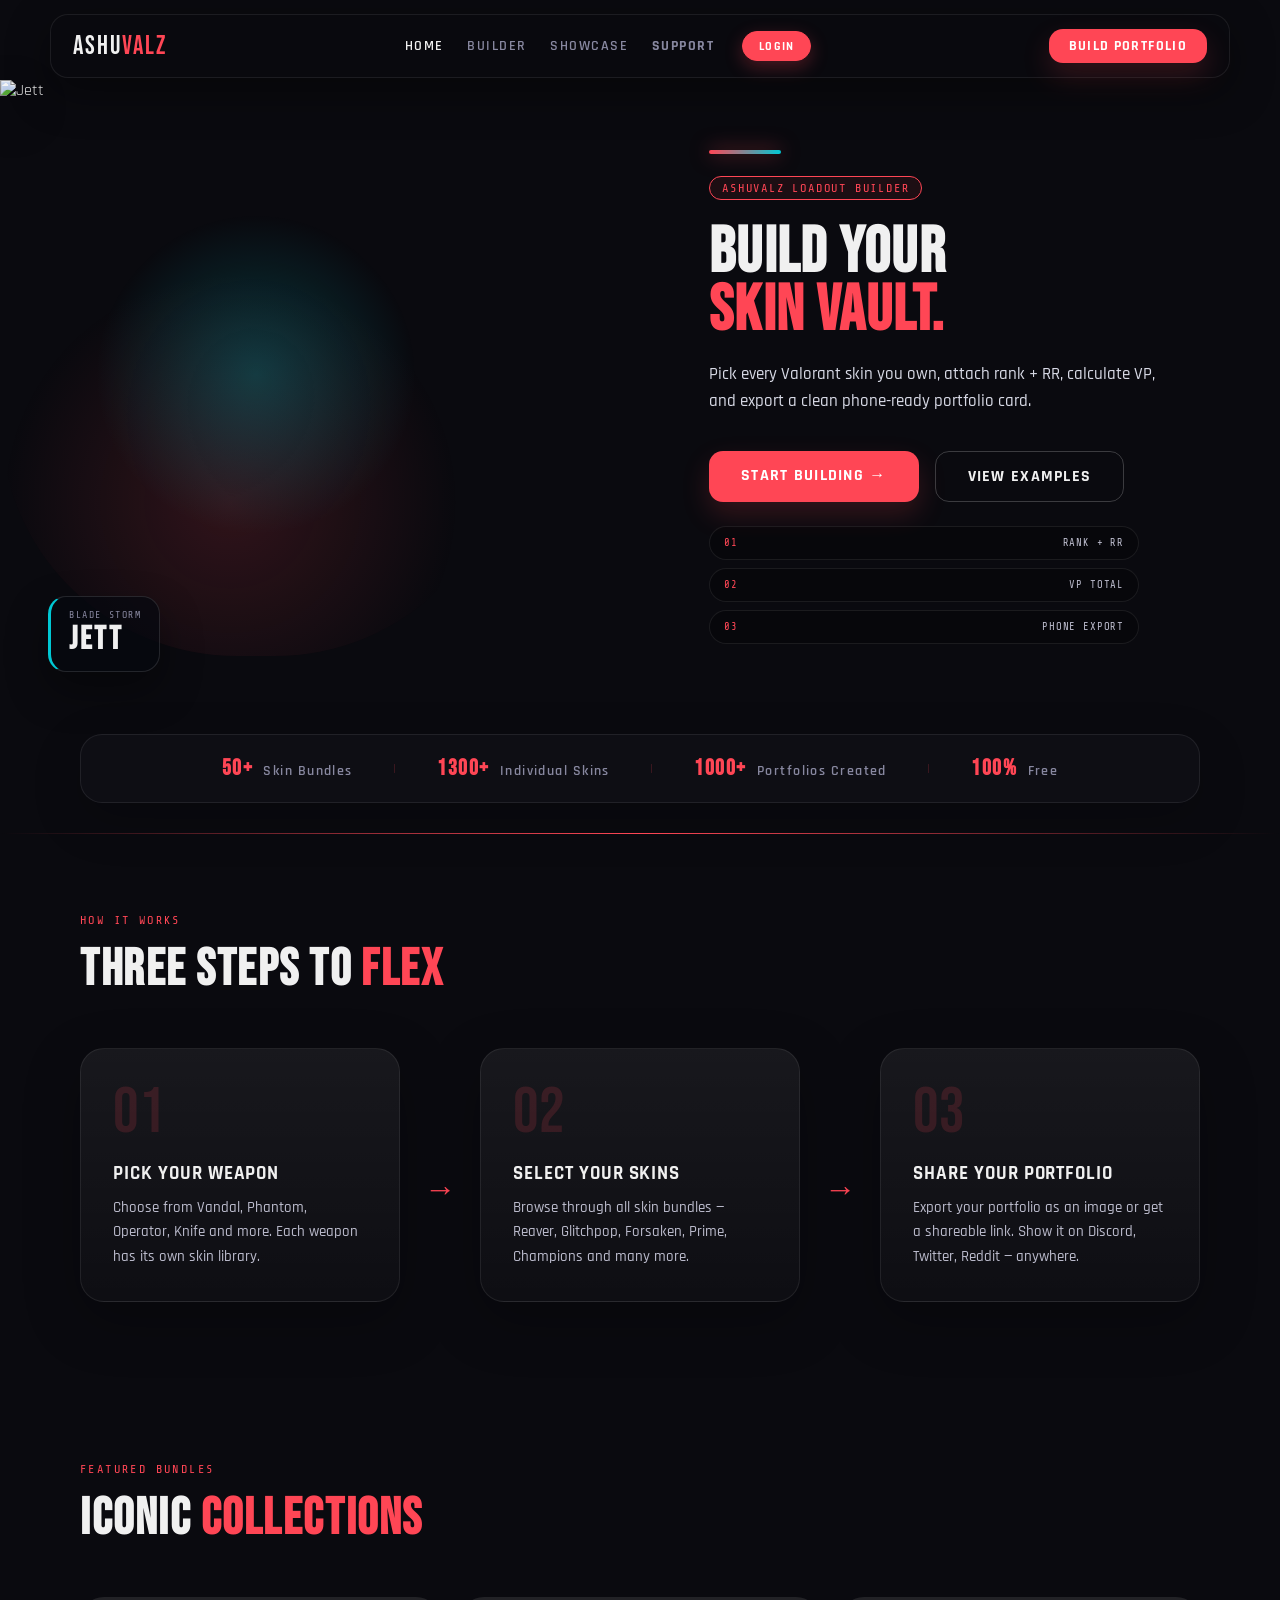
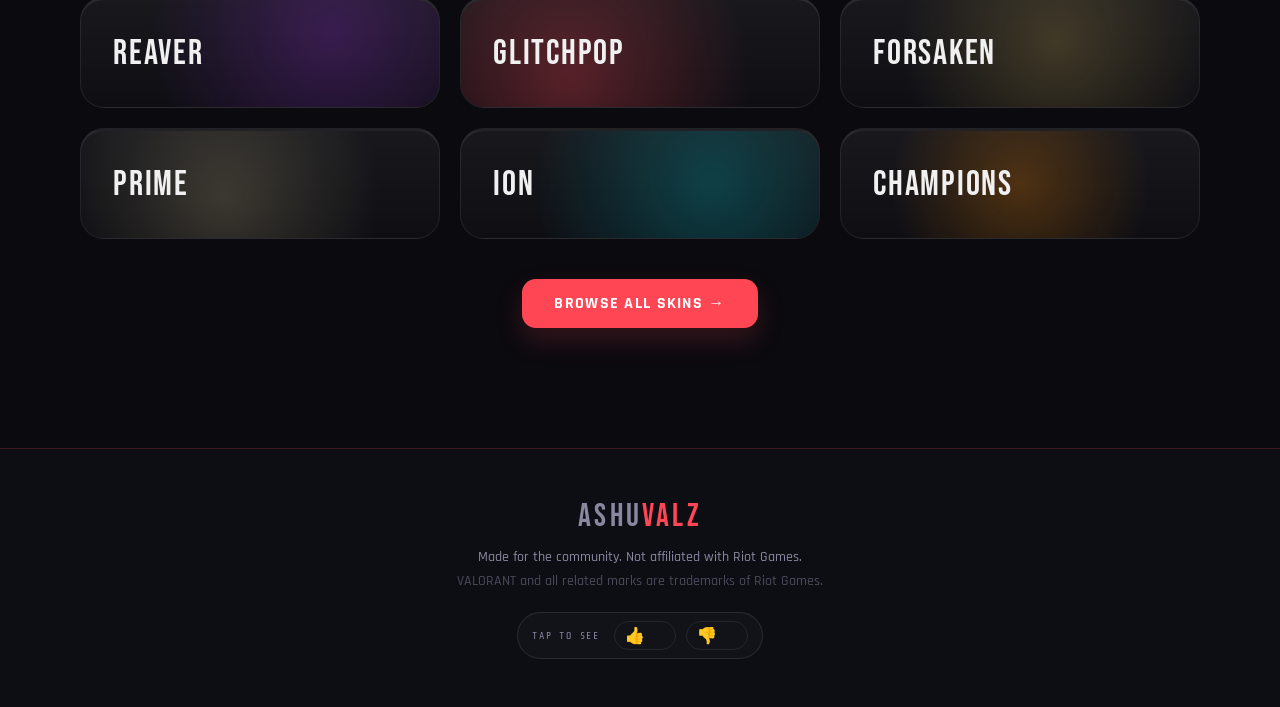
==== commit af6939ef: "Add Supabase backend, feedback gate, and UI polish - Supabase schema + auth/login/register flow - Th" ====
--- a/index.html
+++ b/index.html
@@ -5,6 +5,7 @@
   <meta name="viewport" content="width=device-width, initial-scale=1.0"/>
   <title>AshuValz — Valorant Skin Portfolio</title>
   <link rel="stylesheet" href="css/style.css"/>
+  <link rel="stylesheet" href="css/auth.css"/>
   <link rel="preconnect" href="https://fonts.googleapis.com">
   <link href="https://fonts.googleapis.com/css2?family=Bebas+Neue&family=Rajdhani:wght@400;500;600;700&family=Share+Tech+Mono&display=swap" rel="stylesheet">
 </head>
@@ -17,6 +18,8 @@
       <a href="index.html" class="active">Home</a>
       <a href="pages/builder.html">Builder</a>
       <a href="pages/showcase.html">Showcase</a>
+      <button class="nav-support" id="supportFab" type="button" aria-label="Open support" aria-expanded="false">Support</button>
+      <button class="nav-account" id="navAccount" type="button" data-state="out">Login</button>
     </div>
     <a href="pages/builder.html" class="nav-cta">Build Portfolio</a>
   </nav>
@@ -103,48 +106,36 @@
         <div class="bundle-pattern reaver-pattern"></div>
         <div class="bundle-info">
           <div class="bundle-name">REAVER</div>
-          <div class="bundle-count">5 weapons</div>
-          <div class="bundle-tag">PREMIUM EDITION</div>
         </div>
       </div>
       <div class="bundle-card" style="--accent:#FF4655">
         <div class="bundle-pattern glitchpop-pattern"></div>
         <div class="bundle-info">
           <div class="bundle-name">GLITCHPOP</div>
-          <div class="bundle-count">5 weapons</div>
-          <div class="bundle-tag">EXCLUSIVE EDITION</div>
         </div>
       </div>
       <div class="bundle-card" style="--accent:#C8A951">
         <div class="bundle-pattern forsaken-pattern"></div>
         <div class="bundle-info">
           <div class="bundle-name">FORSAKEN</div>
-          <div class="bundle-count">5 weapons</div>
-          <div class="bundle-tag">PREMIUM EDITION</div>
         </div>
       </div>
       <div class="bundle-card" style="--accent:#E5D59A">
         <div class="bundle-pattern prime-pattern"></div>
         <div class="bundle-info">
           <div class="bundle-name">PRIME</div>
-          <div class="bundle-count">5 weapons</div>
-          <div class="bundle-tag">PREMIUM EDITION</div>
         </div>
       </div>
       <div class="bundle-card" style="--accent:#00C8D4">
         <div class="bundle-pattern ion-pattern"></div>
         <div class="bundle-info">
           <div class="bundle-name">ION</div>
-          <div class="bundle-count">5 weapons</div>
-          <div class="bundle-tag">PREMIUM EDITION</div>
         </div>
       </div>
       <div class="bundle-card" style="--accent:#FF8C00">
         <div class="bundle-pattern champions-pattern"></div>
         <div class="bundle-info">
           <div class="bundle-name">CHAMPIONS</div>
-          <div class="bundle-count">4 weapons</div>
-          <div class="bundle-tag">EXCLUSIVE</div>
         </div>
       </div>
     </div>
@@ -158,8 +149,107 @@
     <div class="footer-logo">Ashu<span>Valz</span></div>
     <p>Made for the community. Not affiliated with Riot Games.</p>
     <p class="footer-tiny">VALORANT and all related marks are trademarks of Riot Games.</p>
+    <div class="feedback-counter" id="feedbackCounter">
+      <span class="feedback-counter-label">Tap to see</span>
+      <button class="feedback-counter-side" data-counter-side="up" type="button" aria-label="Show like count">
+        <span class="feedback-counter-icon">👍</span>
+        <span class="feedback-counter-count" data-counter-count="up">0</span>
+      </button>
+      <button class="feedback-counter-side" data-counter-side="down" type="button" aria-label="Show dislike count">
+        <span class="feedback-counter-icon">👎</span>
+        <span class="feedback-counter-count" data-counter-count="down">0</span>
+      </button>
+    </div>
   </footer>
 
+  <!-- SUPPORT POPUP -->
+  <div class="support-pop hidden" id="supportPop" aria-hidden="true">
+    <div class="support-pop-backdrop"></div>
+    <div class="support-pop-panel">
+      <button class="support-pop-close" type="button" aria-label="Close">×</button>
+      <div class="support-pop-title">Follow AshuValz</div>
+      <div class="support-pop-sub">Drop a follow — it helps to grow</div>
+      <div class="support-pop-links">
+      <a href="https://www.youtube.com/@AshuValz" target="_blank" rel="noopener" class="support-link support-link-yt">
+        <span class="support-link-icon">
+          <svg viewBox="0 0 24 24" aria-hidden="true" focusable="false">
+            <path fill="currentColor" d="M23.5 6.2a3 3 0 0 0-2.1-2.1C19.5 3.5 12 3.5 12 3.5s-7.5 0-9.4.6A3 3 0 0 0 .5 6.2C0 8.1 0 12 0 12s0 3.9.5 5.8a3 3 0 0 0 2.1 2.1c1.9.6 9.4.6 9.4.6s7.5 0 9.4-.6a3 3 0 0 0 2.1-2.1c.5-1.9.5-5.8.5-5.8s0-3.9-.5-5.8zM9.6 15.6V8.4l6.3 3.6-6.3 3.6z"/>
+          </svg>
+        </span>
+        <div class="support-link-text">
+          <div class="support-link-name">YouTube</div>
+          <div class="support-link-handle">@AshuValz</div>
+        </div>
+        <span class="support-link-arrow">→</span>
+      </a>
+      <a href="https://www.instagram.com/__khanduri_ashu_?utm_source=ig_web_button_share_sheet&igsh=ZDNlZDc0MzIxNw==" target="_blank" rel="noopener" class="support-link support-link-ig">
+        <span class="support-link-icon">
+          <svg viewBox="0 0 24 24" aria-hidden="true" focusable="false">
+            <path fill="currentColor" d="M12 2.2c3.2 0 3.6 0 4.8.1 1.2.1 1.8.3 2.2.4.6.2 1 .5 1.4.9.4.4.7.8.9 1.4.2.5.4 1.1.4 2.2.1 1.3.1 1.6.1 4.8s0 3.6-.1 4.8c-.1 1.2-.3 1.8-.4 2.2-.2.6-.5 1-.9 1.4-.4.4-.8.7-1.4.9-.5.2-1.1.4-2.2.4-1.3.1-1.6.1-4.8.1s-3.6 0-4.8-.1c-1.2-.1-1.8-.3-2.2-.4-.6-.2-1-.5-1.4-.9-.4-.4-.7-.8-.9-1.4-.2-.5-.4-1.1-.4-2.2C2.2 15.6 2.2 15.2 2.2 12s0-3.6.1-4.8c.1-1.2.3-1.8.4-2.2.2-.6.5-1 .9-1.4.4-.4.8-.7 1.4-.9.5-.2 1.1-.4 2.2-.4C8.4 2.2 8.8 2.2 12 2.2zM12 0C8.7 0 8.3 0 7.1.1 5.8.1 4.9.3 4.1.6c-.8.3-1.5.7-2.2 1.4C1.3 2.6.9 3.3.6 4.1.3 4.9.1 5.8.1 7.1 0 8.3 0 8.7 0 12s0 3.7.1 4.9c.1 1.3.3 2.2.6 3 .3.8.7 1.5 1.4 2.2.7.7 1.4 1.1 2.2 1.4.8.3 1.7.5 3 .6 1.2.1 1.6.1 4.9.1s3.7 0 4.9-.1c1.3-.1 2.2-.3 3-.6.8-.3 1.5-.7 2.2-1.4.7-.7 1.1-1.4 1.4-2.2.3-.8.5-1.7.6-3 .1-1.2.1-1.6.1-4.9s0-3.7-.1-4.9c-.1-1.3-.3-2.2-.6-3-.3-.8-.7-1.5-1.4-2.2C21.4 1.3 20.7.9 19.9.6 19.1.3 18.2.1 16.9.1 15.7 0 15.3 0 12 0zm0 5.8a6.2 6.2 0 1 0 0 12.4 6.2 6.2 0 0 0 0-12.4zm0 10.2a4 4 0 1 1 0-8 4 4 0 0 1 0 8zm6.4-11.9a1.4 1.4 0 1 0 0 2.9 1.4 1.4 0 0 0 0-2.9z"/>
+          </svg>
+        </span>
+        <div class="support-link-text">
+          <div class="support-link-name">Instagram</div>
+          <div class="support-link-handle">@__khanduri_ashu_</div>
+        </div>
+        <span class="support-link-arrow">→</span>
+      </a>
+      </div>
+    </div>
+  </div>
+
+  <!-- AUTH MODAL -->
+  <div class="auth-modal hidden" id="authModal" aria-hidden="true">
+    <div class="auth-backdrop" id="authBackdrop"></div>
+    <div class="auth-panel" role="dialog" aria-modal="true" aria-labelledby="authTitle">
+      <button class="auth-close" id="authClose" type="button" aria-label="Close">×</button>
+      <h2 class="auth-title" id="authTitle">Your <span>Account</span></h2>
+      <div class="auth-sub">Save loadouts. Track votes. Free forever.</div>
+
+      <div class="auth-tabs">
+        <button class="auth-tab active" id="authTabLogin" type="button">Login</button>
+        <button class="auth-tab" id="authTabRegister" type="button">Sign Up</button>
+      </div>
+
+      <div class="auth-error hidden" id="authError"></div>
+
+      <form class="auth-form" id="authFormLogin" autocomplete="on">
+        <div class="auth-field">
+          <label>Email</label>
+          <input type="email" name="email" required placeholder="you@example.com" autocomplete="email"/>
+        </div>
+        <div class="auth-field">
+          <label>Password</label>
+          <input type="password" name="password" required minlength="6" placeholder="Your password" autocomplete="current-password"/>
+        </div>
+        <button type="submit" class="auth-submit">Log In</button>
+      </form>
+
+      <form class="auth-form hidden" id="authFormRegister" autocomplete="on">
+        <div class="auth-field">
+          <label>Display Name</label>
+          <input type="text" name="name" required placeholder="What should we call you?" autocomplete="nickname"/>
+        </div>
+        <div class="auth-field">
+          <label>Email</label>
+          <input type="email" name="email" required placeholder="you@example.com" autocomplete="email"/>
+        </div>
+        <div class="auth-field">
+          <label>Password</label>
+          <input type="password" name="password" required minlength="6" placeholder="Min 6 characters" autocomplete="new-password"/>
+        </div>
+        <button type="submit" class="auth-submit">Sign Up</button>
+      </form>
+
+      <div class="auth-foot">Login is required, but everything stays 100% free. We never share your email.</div>
+    </div>
+  </div>
+
   <script src="js/main.js"></script>
+  <script src="js/support.js"></script>
+  <script src="https://cdn.jsdelivr.net/npm/@supabase/supabase-js@2"></script>
+  <script src="js/supabase-config.js"></script>
+  <script src="js/auth.js"></script>
+  <script src="js/feedback-counter.js"></script>
 </body>
 </html>
--- a/css/style.css
+++ b/css/style.css
@@ -66,7 +66,7 @@
 }
 .nav-logo span { color: var(--red); }
 
-.nav-links { display: flex; gap: 32px; }
+.nav-links { display: flex; gap: 24px; align-items: center; }
 .nav-links a {
   font-family: var(--font-body);
   font-weight: 600;
@@ -409,13 +409,15 @@
 }
 
 .navbar {
-  height: 72px;
+  height: 64px;
   margin: 14px auto 0;
+  padding: 0 22px;
   width: min(1180px, calc(100% - 28px));
   border: 1px solid rgba(255,255,255,0.08);
-  border-radius: 22px;
-  background: rgba(10,10,15,0.72);
-  box-shadow: 0 12px 44px rgba(0,0,0,0.25);
+  border-bottom: 1px solid rgba(255,255,255,0.08);
+  border-radius: 18px;
+  background: rgba(10,10,15,0.78);
+  box-shadow: 0 14px 44px rgba(0,0,0,0.4);
 }
 
 .nav-logo {
@@ -2053,3 +2055,338 @@
 .bundle-card:hover {
   box-shadow: none !important;
 }
+
+/* ============================================================
+   SUPPORT BUTTON (in navbar) + popup panel — global so it
+   works on every page (home, builder, showcase).
+   ============================================================ */
+.nav-support {
+  font-family: var(--font-body);
+  font-weight: 700;
+  font-size: 0.9rem;
+  letter-spacing: 0.1em;
+  text-transform: uppercase;
+  color: var(--grey);
+  background: transparent;
+  border: none;
+  padding: 0;
+  cursor: pointer;
+  transition: color 0.18s ease;
+}
+.nav-support:hover,
+.nav-support[aria-expanded="true"] {
+  color: var(--red);
+}
+
+.support-pop {
+  position: fixed;
+  inset: 0;
+  z-index: 99999;
+  display: flex;
+  align-items: center;
+  justify-content: center;
+  padding: 24px;
+  opacity: 1;
+  visibility: visible;
+  transition: opacity 0.18s ease, visibility 0s;
+}
+.support-pop.hidden {
+  opacity: 0;
+  visibility: hidden;
+  transition: opacity 0.14s ease, visibility 0s linear 0.14s;
+  pointer-events: none;
+}
+
+.support-pop-backdrop {
+  position: absolute;
+  inset: 0;
+  background: rgba(5, 8, 15, 0.85);
+}
+
+.support-pop-panel {
+  position: relative;
+  z-index: 1;
+  width: min(560px, 100%);
+  padding: 36px;
+  background:
+    radial-gradient(circle at 100% 0%, rgba(255,70,85,0.22), transparent 55%),
+    radial-gradient(circle at 0% 100%, rgba(0,200,212,0.14), transparent 55%),
+    linear-gradient(160deg, #15151f, #0c0c14);
+  border: 1px solid rgba(255,70,85,0.45);
+  border-radius: 18px;
+  box-shadow:
+    0 24px 70px rgba(0,0,0,0.6),
+    0 0 0 1px rgba(255,255,255,0.04) inset,
+    0 0 60px rgba(255,70,85,0.22);
+  transform: translateY(0) scale(1);
+  transition: transform 0.22s cubic-bezier(.2,.8,.2,1);
+}
+.support-pop.hidden .support-pop-panel {
+  transform: translateY(-12px) scale(0.96);
+}
+
+.support-pop-panel::before {
+  content: '';
+  position: absolute;
+  inset: -1px;
+  border-radius: 18px;
+  padding: 1px;
+  background: linear-gradient(135deg, rgba(255,70,85,0.65), rgba(0,200,212,0.4) 60%, transparent);
+  -webkit-mask: linear-gradient(#000 0 0) content-box, linear-gradient(#000 0 0);
+  -webkit-mask-composite: xor;
+          mask-composite: exclude;
+  pointer-events: none;
+}
+
+.support-pop-close {
+  position: absolute;
+  top: 14px;
+  right: 14px;
+  width: 32px;
+  height: 32px;
+  border: 1px solid rgba(255,255,255,0.12);
+  background: transparent;
+  color: var(--grey-light);
+  cursor: pointer;
+  font-size: 1.4rem;
+  line-height: 1;
+  border-radius: 8px;
+  transition: border-color 0.18s ease, color 0.18s ease;
+}
+.support-pop-close:hover {
+  border-color: var(--red);
+  color: var(--red);
+}
+
+.support-pop-title {
+  font-family: var(--font-display);
+  font-size: 1.65rem;
+  letter-spacing: 0.05em;
+  color: var(--white);
+  margin-bottom: 4px;
+  display: flex;
+  align-items: center;
+  gap: 10px;
+}
+.support-pop-title::after {
+  content: '';
+  width: 8px;
+  height: 8px;
+  border-radius: 50%;
+  background: #2EFF7B;
+  box-shadow: 0 0 12px rgba(46,255,123,0.8);
+}
+
+.support-pop-sub {
+  font-family: var(--font-mono);
+  font-size: 0.68rem;
+  color: var(--grey-light);
+  letter-spacing: 0.1em;
+  line-height: 1.55;
+  margin-bottom: 18px;
+  text-transform: uppercase;
+}
+
+.support-pop-links {
+  display: grid;
+  grid-template-columns: repeat(2, 1fr);
+  gap: 24px;
+}
+
+.support-link {
+  display: flex;
+  flex-direction: column;
+  align-items: center;
+  justify-content: center;
+  gap: 14px;
+  padding: 24px 18px;
+  border-radius: 34px;
+  background: linear-gradient(180deg, rgba(255,255,255,0.05), rgba(255,255,255,0.015));
+  border: 1px solid rgba(255,255,255,0.08);
+  text-decoration: none;
+  color: var(--white);
+  position: relative;
+  overflow: hidden;
+  transition: border-color 0.2s ease, transform 0.2s ease, background 0.2s ease;
+}
+.support-link::before {
+  content: '';
+  position: absolute;
+  inset: 0;
+  background: linear-gradient(135deg, var(--brand, var(--red)), transparent 60%);
+  opacity: 0;
+  transition: opacity 0.2s ease;
+  pointer-events: none;
+}
+.support-link:hover {
+  transform: translateY(-4px);
+  border-color: var(--brand, var(--red));
+}
+.support-link:hover::before { opacity: 0.18; }
+
+.support-link-yt { --brand: #FF0033; }
+.support-link-ig { --brand: #E1306C; }
+
+.support-link-icon {
+  width: 160px;
+  height: 160px;
+  border-radius: 42px;
+  display: flex;
+  align-items: center;
+  justify-content: center;
+  flex-shrink: 0;
+  background: linear-gradient(135deg, var(--brand), color-mix(in srgb, var(--brand) 60%, #000));
+  box-shadow: 0 6px 18px color-mix(in srgb, var(--brand) 45%, transparent);
+  position: relative;
+  z-index: 1;
+}
+.support-link-icon svg {
+  width: 92px;
+  height: 92px;
+  color: #fff;
+  filter: drop-shadow(0 1px 2px rgba(0,0,0,0.4));
+}
+
+.support-link-text {
+  position: relative;
+  z-index: 1;
+  min-width: 0;
+  display: block;
+  text-align: center;
+}
+.support-link-name {
+  display: none;
+}
+.support-link-handle {
+  font-family: var(--font-mono);
+  font-size: 0.72rem;
+  color: var(--grey-light);
+  letter-spacing: 0.08em;
+  word-break: break-all;
+  line-height: 1.3;
+}
+.support-link:hover .support-link-handle {
+  color: var(--brand, var(--red));
+}
+
+.support-link-arrow {
+  position: relative;
+  z-index: 1;
+  font-family: var(--font-display);
+  font-size: 1.3rem;
+  color: var(--grey);
+  transition: color 0.2s ease, transform 0.2s ease;
+  display: none;
+}
+.support-link:hover .support-link-arrow {
+  color: var(--brand, var(--red));
+  transform: translateX(3px);
+}
+
+@media (max-width: 600px) {
+  .support-pop {
+    inset: 0;
+    width: auto;
+    right: auto;
+    top: auto;
+    padding: 18px;
+  }
+
+  .support-pop-panel {
+    width: 100%;
+    padding: 28px 18px 20px;
+  }
+
+  .support-pop-links {
+    gap: 14px;
+  }
+
+  .support-link {
+    padding: 18px;
+    border-radius: 28px;
+  }
+
+  .support-link-icon {
+    width: 120px;
+    height: 120px;
+    border-radius: 34px;
+  }
+
+  .support-link-icon svg {
+    width: 70px;
+    height: 70px;
+  }
+}
+
+/* ============================================================
+   PUBLIC FEEDBACK COUNTER — small thumbs up/down chip in the
+   footer. Click to reveal live counts pulled from Supabase.
+   ============================================================ */
+.feedback-counter {
+  display: inline-flex;
+  align-items: center;
+  gap: 10px;
+  padding: 8px 14px;
+  margin-top: 16px;
+  border: 1px solid rgba(255,255,255,0.1);
+  border-radius: 999px;
+  background: rgba(255,255,255,0.025);
+  font-family: var(--font-mono);
+  font-size: 0.7rem;
+  letter-spacing: 0.12em;
+  text-transform: uppercase;
+}
+
+.feedback-counter-label {
+  color: var(--grey);
+  font-size: 0.62rem;
+  letter-spacing: 0.18em;
+  margin-right: 4px;
+  transition: color 0.2s ease;
+}
+.feedback-counter.revealed .feedback-counter-label { color: var(--red); }
+
+.feedback-counter-side {
+  display: inline-flex;
+  align-items: center;
+  gap: 6px;
+  padding: 4px 10px;
+  border-radius: 999px;
+  background: transparent;
+  border: 1px solid rgba(255,255,255,0.08);
+  color: var(--grey-light);
+  cursor: pointer;
+  font: inherit;
+  transition: border-color 0.18s ease, color 0.18s ease, background 0.18s ease;
+}
+
+.feedback-counter-side[data-counter-side="up"]:hover {
+  border-color: #2EFF7B;
+  color: #2EFF7B;
+  background: rgba(46,255,123,0.08);
+}
+.feedback-counter-side[data-counter-side="down"]:hover {
+  border-color: #FF4FD8;
+  color: #FF4FD8;
+  background: rgba(255,79,216,0.08);
+}
+
+.feedback-counter-icon { font-size: 1rem; line-height: 1; }
+
+.feedback-counter-count {
+  font-family: var(--font-display);
+  font-size: 0.95rem;
+  letter-spacing: 0.04em;
+  color: var(--white);
+  min-width: 14px;
+  text-align: right;
+  opacity: 0;
+  max-width: 0;
+  overflow: hidden;
+  transition: opacity 0.2s ease, max-width 0.25s ease;
+}
+.feedback-counter.revealed .feedback-counter-count,
+.feedback-counter.revealing .feedback-counter-count {
+  opacity: 1;
+  max-width: 80px;
+}
--- a/css/auth.css
+++ b/css/auth.css
@@ -0,0 +1,235 @@
+/* ============================================================
+   Account button (in navbar) + Login/Register modal.
+   ============================================================ */
+
+.nav-account {
+  font-family: var(--font-body);
+  font-weight: 700;
+  font-size: 0.78rem;
+  letter-spacing: 0.1em;
+  text-transform: uppercase;
+  line-height: 1;
+  color: #fff;
+  background: var(--red);
+  border: 1px solid var(--red);
+  padding: 8px 16px;
+  margin-left: 4px;
+  border-radius: 999px;
+  cursor: pointer;
+  box-shadow: 0 6px 18px rgba(255,70,85,0.28);
+  transition: background 0.18s ease, border-color 0.18s ease, color 0.18s ease, transform 0.18s ease, box-shadow 0.18s ease;
+}
+.nav-account:hover {
+  background: #ff2233;
+  border-color: #ff2233;
+  color: #fff;
+  transform: translateY(-1px);
+  box-shadow: 0 8px 22px rgba(255,70,85,0.4);
+}
+.nav-account[data-state="in"] {
+  background: rgba(46,255,123,0.10);
+  border-color: rgba(46,255,123,0.45);
+  color: #2EFF7B;
+}
+.nav-account[data-state="in"]:hover {
+  background: rgba(46,255,123,0.22);
+  color: #fff;
+}
+
+/* ===== Auth Modal ===== */
+.auth-modal {
+  position: fixed;
+  inset: 0;
+  z-index: 300;
+  display: flex;
+  align-items: center;
+  justify-content: center;
+  padding: 24px;
+}
+.auth-modal.hidden { display: none; }
+
+.auth-backdrop {
+  position: absolute;
+  inset: 0;
+  background: rgba(5, 8, 15, 0.88);
+}
+
+.auth-panel {
+  position: relative;
+  z-index: 1;
+  width: min(440px, 100%);
+  padding: 32px 28px 26px;
+  background:
+    radial-gradient(circle at 50% 0%, rgba(255,70,85,0.22), transparent 48%),
+    radial-gradient(circle at 50% 100%, rgba(0,200,212,0.14), transparent 50%),
+    linear-gradient(160deg, #15151f, #0c0c14);
+  border: 1px solid rgba(255,70,85,0.32);
+  border-top: 3px solid var(--red);
+  border-radius: 22px;
+  box-shadow: 0 24px 70px rgba(0,0,0,0.55), 0 0 50px rgba(255,70,85,0.16);
+  text-align: left;
+}
+
+.auth-close {
+  position: absolute;
+  top: 14px;
+  right: 14px;
+  width: 32px;
+  height: 32px;
+  border: 1px solid rgba(255,255,255,0.12);
+  background: transparent;
+  color: var(--grey-light);
+  cursor: pointer;
+  font-size: 1.4rem;
+  line-height: 1;
+  border-radius: 8px;
+  transition: border-color 0.18s ease, color 0.18s ease;
+}
+.auth-close:hover { border-color: var(--red); color: var(--red); }
+
+.auth-title {
+  font-family: var(--font-display);
+  font-size: 2rem;
+  letter-spacing: 0.05em;
+  color: var(--white);
+  margin-bottom: 4px;
+}
+.auth-title span { color: var(--red); }
+
+.auth-sub {
+  font-family: var(--font-mono);
+  font-size: 0.7rem;
+  letter-spacing: 0.12em;
+  color: var(--grey);
+  text-transform: uppercase;
+  margin-bottom: 22px;
+}
+
+.auth-tabs {
+  display: grid;
+  grid-template-columns: 1fr 1fr;
+  gap: 0;
+  margin-bottom: 18px;
+  border-radius: 12px;
+  overflow: hidden;
+  border: 1px solid rgba(255,255,255,0.1);
+}
+.auth-tab {
+  background: transparent;
+  border: none;
+  color: var(--grey);
+  font-family: var(--font-body);
+  font-weight: 700;
+  font-size: 0.82rem;
+  letter-spacing: 0.14em;
+  text-transform: uppercase;
+  padding: 11px;
+  cursor: pointer;
+  transition: background 0.18s ease, color 0.18s ease;
+}
+.auth-tab:hover { color: var(--white); }
+.auth-tab.active {
+  background: linear-gradient(180deg, rgba(255,70,85,0.2), rgba(255,70,85,0.08));
+  color: #fff;
+}
+
+.auth-form {
+  display: flex;
+  flex-direction: column;
+  gap: 12px;
+}
+.auth-form.hidden { display: none; }
+
+.auth-field {
+  display: flex;
+  flex-direction: column;
+  gap: 6px;
+}
+.auth-field label {
+  font-family: var(--font-mono);
+  font-size: 0.65rem;
+  color: var(--grey);
+  letter-spacing: 0.14em;
+  text-transform: uppercase;
+}
+.auth-field input {
+  background: rgba(5,8,15,0.6);
+  border: 1px solid rgba(255,255,255,0.12);
+  border-bottom-color: rgba(255,70,85,0.55);
+  color: var(--white);
+  font-family: var(--font-body);
+  font-size: 0.95rem;
+  padding: 10px 12px;
+  border-radius: 10px;
+  outline: none;
+  transition: border-color 0.18s ease;
+}
+.auth-field input:focus { border-color: var(--red); }
+.auth-field input::placeholder { color: rgba(255,255,255,0.32); }
+
+.auth-error {
+  background: rgba(255,70,85,0.1);
+  border: 1px solid rgba(255,70,85,0.4);
+  color: #ff8a95;
+  font-family: var(--font-mono);
+  font-size: 0.72rem;
+  padding: 9px 12px;
+  border-radius: 10px;
+  letter-spacing: 0.04em;
+  line-height: 1.5;
+}
+.auth-error.hidden { display: none; }
+
+.auth-submit {
+  margin-top: 6px;
+  background: var(--red);
+  color: #fff;
+  border: 1px solid var(--red);
+  border-radius: 12px;
+  padding: 12px 16px;
+  font-family: var(--font-body);
+  font-weight: 700;
+  font-size: 0.85rem;
+  letter-spacing: 0.14em;
+  text-transform: uppercase;
+  cursor: pointer;
+  transition: background 0.18s ease, border-color 0.18s ease, transform 0.18s ease, opacity 0.18s ease;
+}
+.auth-submit:hover:not(:disabled) {
+  background: #ff2233;
+  border-color: #ff2233;
+  transform: translateY(-1px);
+}
+.auth-submit:disabled { opacity: 0.5; cursor: not-allowed; }
+
+.auth-foot {
+  margin-top: 14px;
+  font-family: var(--font-mono);
+  font-size: 0.6rem;
+  color: var(--grey);
+  letter-spacing: 0.06em;
+  text-align: center;
+  line-height: 1.6;
+}
+
+/* Save / Load portfolio buttons in builder */
+.portfolio-actions {
+  display: grid;
+  grid-template-columns: 1fr 1fr;
+  gap: 8px;
+  margin-top: 8px;
+}
+.portfolio-actions .btn-ghost {
+  width: 100%;
+  text-align: center;
+  padding: 10px;
+  font-size: 0.78rem;
+  letter-spacing: 0.12em;
+  border-radius: 12px;
+}
+
+@media (max-width: 600px) {
+  .auth-panel { padding: 26px 18px 18px; }
+  .auth-title { font-size: 1.7rem; }
+  .nav-account { padding: 6px 12px; font-size: 0.75rem; }
+}
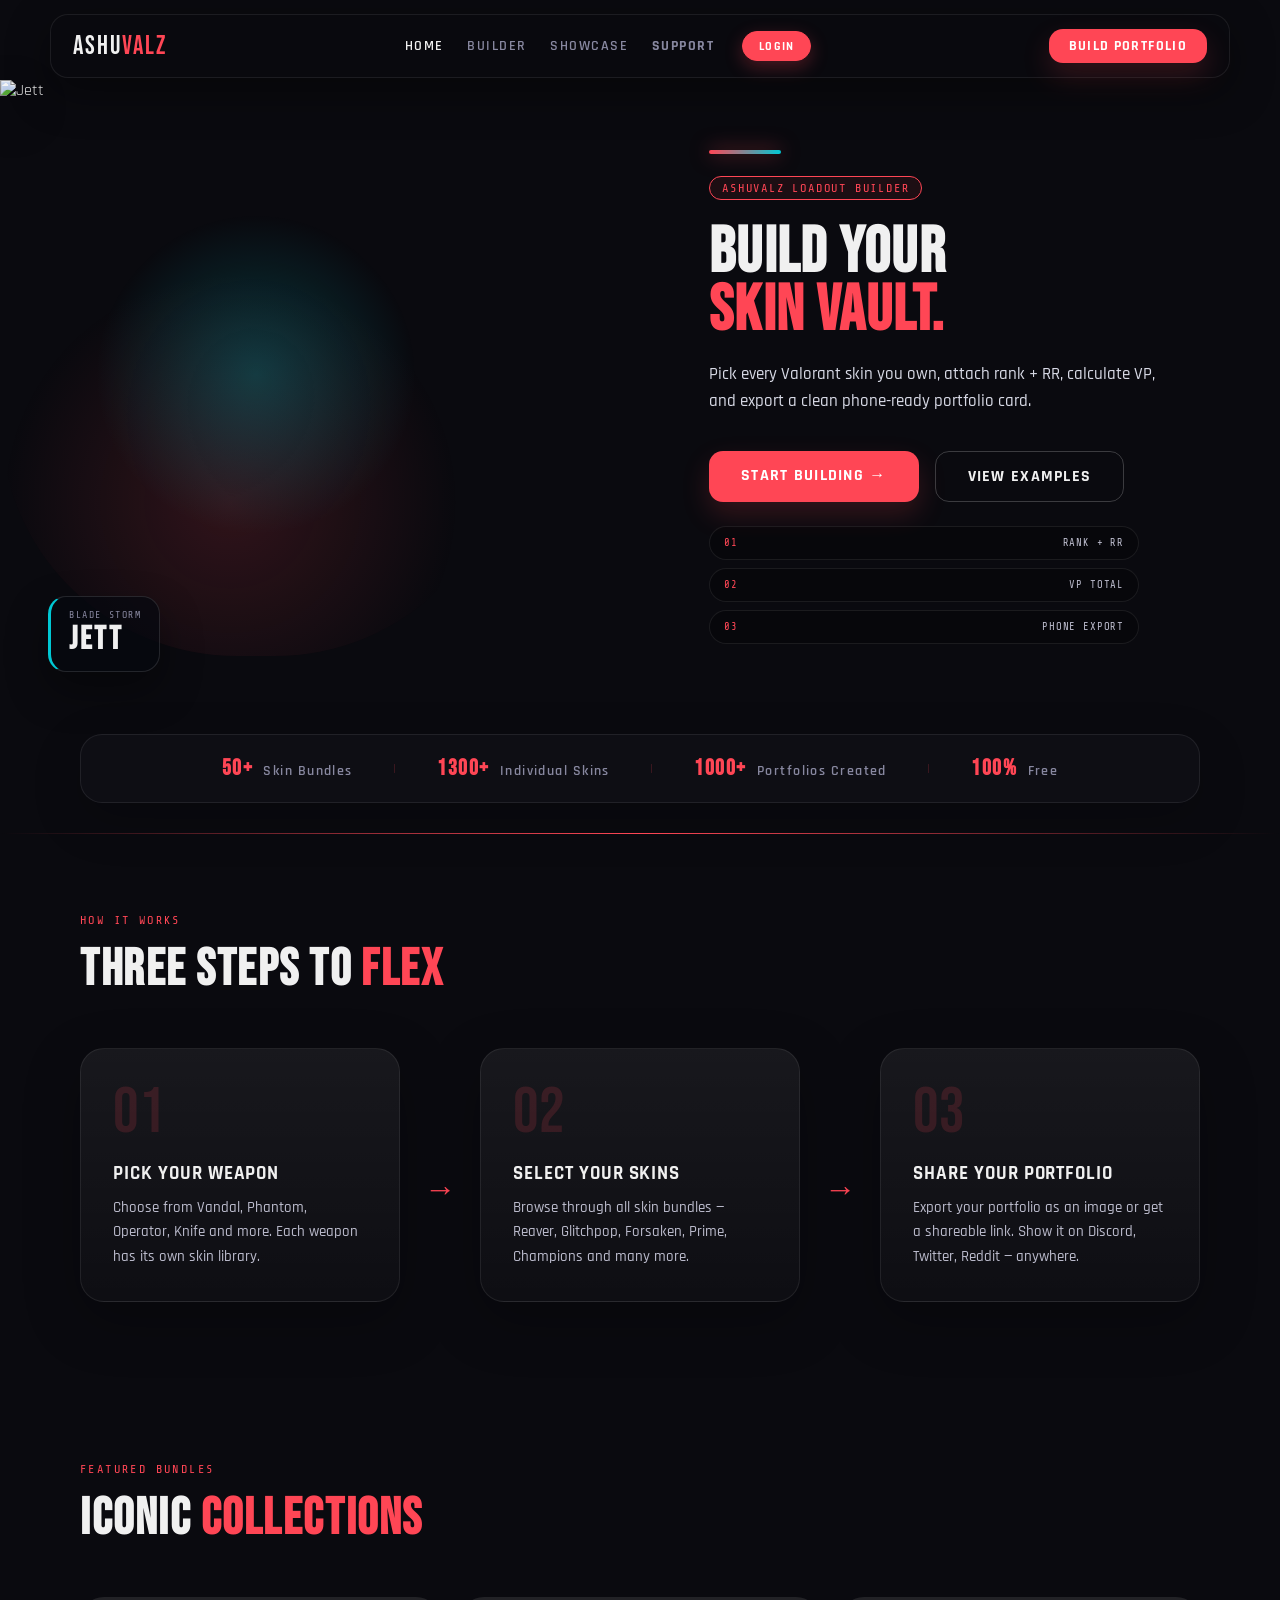
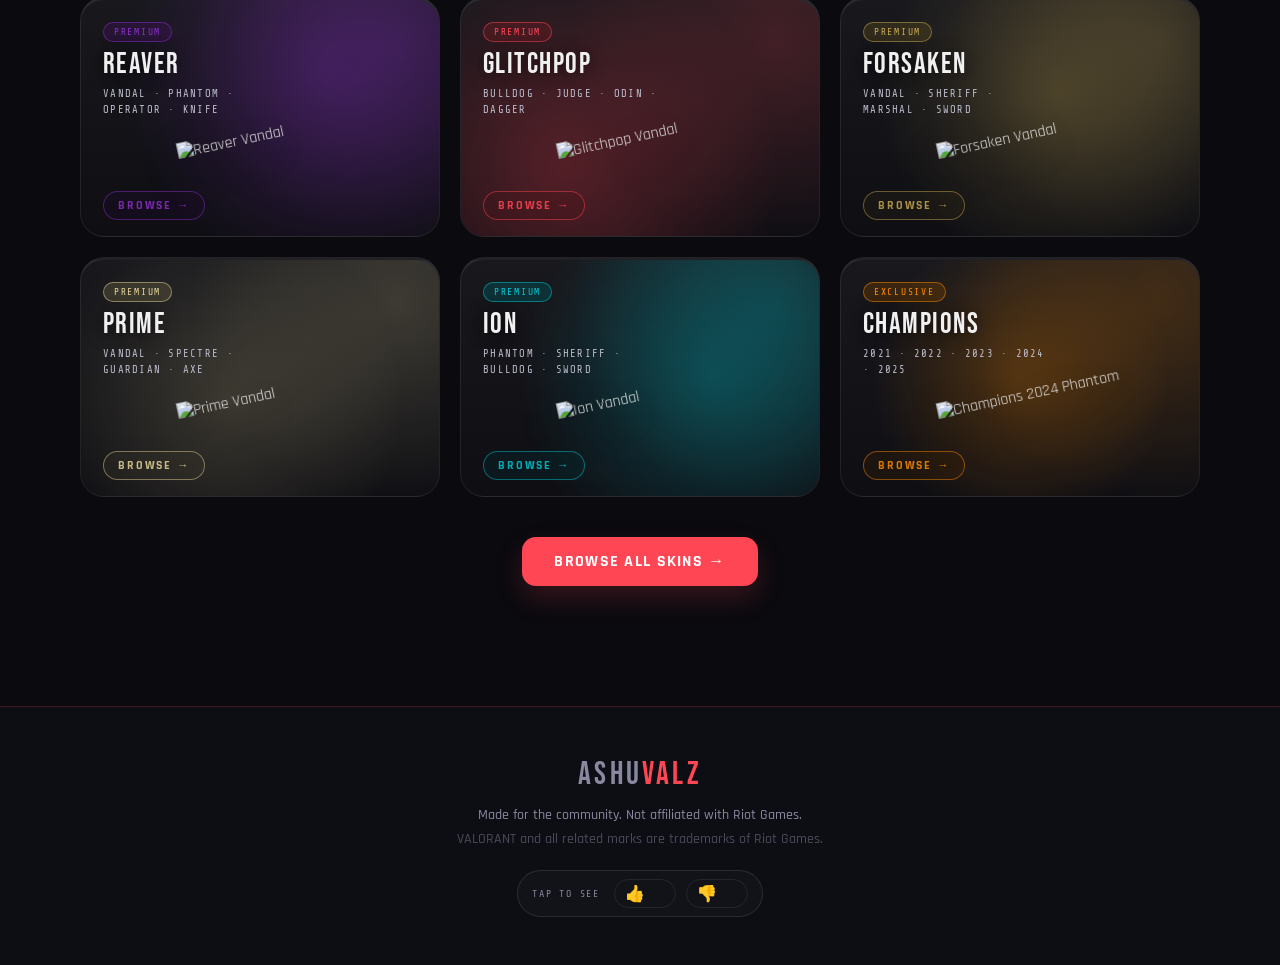
==== commit 64159734: "Add weapon imagery to bundle cards on home page Each bundle card now shows the signature skin from t" ====
--- a/index.html
+++ b/index.html
@@ -14,7 +14,10 @@
   <!-- NAV -->
   <nav class="navbar">
     <div class="nav-logo">Ashu<span>Valz</span></div>
-    <div class="nav-links">
+    <button class="nav-toggle" id="navToggle" type="button" aria-label="Open menu" aria-expanded="false" aria-controls="navLinks">
+      <span></span><span></span><span></span>
+    </button>
+    <div class="nav-links" id="navLinks">
       <a href="index.html" class="active">Home</a>
       <a href="pages/builder.html">Builder</a>
       <a href="pages/showcase.html">Showcase</a>
@@ -104,39 +107,63 @@
     <div class="bundle-grid">
       <div class="bundle-card" style="--accent:#8B2FC9">
         <div class="bundle-pattern reaver-pattern"></div>
-        <div class="bundle-info">
+        <img class="bundle-skin" src="https://media.valorant-api.com/weaponskinchromas/2bd28382-48c6-8579-83e8-e9b64b783de3/fullrender.png" alt="Reaver Vandal" loading="lazy" decoding="async"/>
+        <div class="bundle-info">
+          <div class="bundle-tag-pill">PREMIUM</div>
           <div class="bundle-name">REAVER</div>
-        </div>
+          <div class="bundle-meta">Vandal · Phantom · Operator · Knife</div>
+        </div>
+        <div class="bundle-cta">Browse →</div>
       </div>
       <div class="bundle-card" style="--accent:#FF4655">
         <div class="bundle-pattern glitchpop-pattern"></div>
-        <div class="bundle-info">
+        <img class="bundle-skin" src="https://media.valorant-api.com/weaponskinchromas/b58f249b-4e8f-5532-6f35-a9b3b39dc15c/fullrender.png" alt="Glitchpop Vandal" loading="lazy" decoding="async"/>
+        <div class="bundle-info">
+          <div class="bundle-tag-pill">PREMIUM</div>
           <div class="bundle-name">GLITCHPOP</div>
-        </div>
+          <div class="bundle-meta">Bulldog · Judge · Odin · Dagger</div>
+        </div>
+        <div class="bundle-cta">Browse →</div>
       </div>
       <div class="bundle-card" style="--accent:#C8A951">
         <div class="bundle-pattern forsaken-pattern"></div>
-        <div class="bundle-info">
+        <img class="bundle-skin" src="https://media.valorant-api.com/weaponskinchromas/6273d900-47de-65bb-29c9-ea934faadfef/fullrender.png" alt="Forsaken Vandal" loading="lazy" decoding="async"/>
+        <div class="bundle-info">
+          <div class="bundle-tag-pill">PREMIUM</div>
           <div class="bundle-name">FORSAKEN</div>
-        </div>
+          <div class="bundle-meta">Vandal · Sheriff · Marshal · Sword</div>
+        </div>
+        <div class="bundle-cta">Browse →</div>
       </div>
       <div class="bundle-card" style="--accent:#E5D59A">
         <div class="bundle-pattern prime-pattern"></div>
-        <div class="bundle-info">
+        <img class="bundle-skin" src="https://media.valorant-api.com/weaponskinchromas/a26e0d1d-4886-7d62-6b4f-1996e706463d/fullrender.png" alt="Prime Vandal" loading="lazy" decoding="async"/>
+        <div class="bundle-info">
+          <div class="bundle-tag-pill">PREMIUM</div>
           <div class="bundle-name">PRIME</div>
-        </div>
+          <div class="bundle-meta">Vandal · Spectre · Guardian · Axe</div>
+        </div>
+        <div class="bundle-cta">Browse →</div>
       </div>
       <div class="bundle-card" style="--accent:#00C8D4">
         <div class="bundle-pattern ion-pattern"></div>
-        <div class="bundle-info">
+        <img class="bundle-skin" src="https://media.valorant-api.com/weaponskinchromas/22ec09d9-4b0f-c9a4-e843-db8d6af8d110/fullrender.png" alt="Ion Vandal" loading="lazy" decoding="async"/>
+        <div class="bundle-info">
+          <div class="bundle-tag-pill">PREMIUM</div>
           <div class="bundle-name">ION</div>
-        </div>
+          <div class="bundle-meta">Phantom · Sheriff · Bulldog · Sword</div>
+        </div>
+        <div class="bundle-cta">Browse →</div>
       </div>
       <div class="bundle-card" style="--accent:#FF8C00">
         <div class="bundle-pattern champions-pattern"></div>
-        <div class="bundle-info">
+        <img class="bundle-skin" src="https://media.valorant-api.com/weaponskinchromas/3e4ff383-493d-4f52-ba0b-6a9df9e6bef8/fullrender.png" alt="Champions 2024 Phantom" loading="lazy" decoding="async"/>
+        <div class="bundle-info">
+          <div class="bundle-tag-pill">EXCLUSIVE</div>
           <div class="bundle-name">CHAMPIONS</div>
-        </div>
+          <div class="bundle-meta">2021 · 2022 · 2023 · 2024 · 2025</div>
+        </div>
+        <div class="bundle-cta">Browse →</div>
       </div>
     </div>
     <div class="featured-cta">
--- a/css/style.css
+++ b/css/style.css
@@ -2390,3 +2390,457 @@
   opacity: 1;
   max-width: 80px;
 }
+
+/* ============================================================
+   MOBILE NAV — hamburger toggle + slide-down menu panel.
+   Hidden on desktop; takes over the navbar below 900px.
+   ============================================================ */
+.nav-toggle {
+  display: none;
+  width: 42px;
+  height: 42px;
+  padding: 0;
+  background: transparent;
+  border: 1px solid rgba(255,255,255,0.12);
+  border-radius: 12px;
+  cursor: pointer;
+  align-items: center;
+  justify-content: center;
+  flex-direction: column;
+  gap: 4px;
+  transition: border-color 0.2s ease, background 0.2s ease;
+}
+.nav-toggle:hover { border-color: var(--red); }
+.nav-toggle span {
+  display: block;
+  width: 20px;
+  height: 2px;
+  background: var(--white);
+  border-radius: 2px;
+  transition: transform 0.2s ease, opacity 0.2s ease;
+}
+.nav-toggle.open span:nth-child(1) { transform: translateY(6px) rotate(45deg); background: var(--red); }
+.nav-toggle.open span:nth-child(2) { opacity: 0; }
+.nav-toggle.open span:nth-child(3) { transform: translateY(-6px) rotate(-45deg); background: var(--red); }
+
+@media (max-width: 900px) {
+  body.nav-open { overflow: hidden; }
+
+  .navbar {
+    flex-wrap: wrap;
+    align-items: center;
+  }
+
+  .nav-toggle {
+    display: flex;
+    order: 3;
+    margin-left: auto;
+  }
+
+  .nav-cta {
+    display: none;
+  }
+
+  .nav-links {
+    display: none;
+    order: 4;
+    flex-direction: column;
+    align-items: stretch;
+    width: 100%;
+    margin-top: 14px;
+    padding: 14px 6px 18px;
+    border-top: 1px solid rgba(255,255,255,0.08);
+    gap: 4px;
+  }
+
+  .nav-links.open {
+    display: flex;
+  }
+
+  .nav-links a,
+  .nav-links .nav-support,
+  .nav-links .nav-account {
+    width: 100%;
+    text-align: left;
+    padding: 14px 16px;
+    font-size: 0.95rem;
+    border-radius: 12px;
+  }
+
+  .nav-links a {
+    color: var(--grey-light);
+    border: 1px solid transparent;
+  }
+  .nav-links a:hover,
+  .nav-links a.active {
+    background: rgba(255,70,85,0.08);
+    border-color: rgba(255,70,85,0.32);
+    color: var(--white);
+  }
+
+  .nav-links .nav-support {
+    background: rgba(255,255,255,0.03);
+    border: 1px solid rgba(255,255,255,0.08);
+    color: var(--grey-light);
+  }
+
+  .nav-links .nav-account {
+    margin-left: 0;
+    text-align: center;
+  }
+
+  .navbar.is-open {
+    height: auto;
+  }
+}
+
+/* When the mobile menu is open, the navbar grows — make sure it
+   doesn't push content but instead overlays cleanly. */
+@media (max-width: 900px) {
+  .nav-links.open {
+    background: rgba(10,10,15,0.96);
+    border-radius: 0 0 18px 18px;
+    box-shadow: 0 18px 40px rgba(0,0,0,0.5);
+    margin-left: -22px;
+    margin-right: -22px;
+    margin-top: 12px;
+    padding-left: 22px;
+    padding-right: 22px;
+  }
+}
+
+/* ============================================================
+   PHONE RESPONSIVE POLISH — final pass for phones (<= 600px).
+   Fixes hero crowding, stats wrap, footer, feedback counter,
+   tap target sizes, and tightens section paddings.
+   ============================================================ */
+@media (max-width: 600px) {
+  .navbar {
+    padding: 0 16px;
+    margin-top: 8px;
+    width: calc(100% - 16px);
+    border-radius: 14px;
+  }
+
+  .nav-logo {
+    font-size: 1.3rem;
+  }
+
+  .hero {
+    padding: 110px 20px 50px !important;
+    min-height: auto !important;
+  }
+
+  .hero-content {
+    margin-left: 0 !important;
+    text-align: center !important;
+    max-width: 100% !important;
+  }
+
+  .hero-content::before {
+    margin-left: auto !important;
+    margin-right: auto !important;
+  }
+
+  .hero-title {
+    font-size: clamp(2.6rem, 11vw, 3.6rem) !important;
+    line-height: 0.95 !important;
+    margin-bottom: 18px !important;
+  }
+
+  .hero-sub {
+    font-size: 0.98rem !important;
+    margin-bottom: 24px !important;
+    margin-left: auto !important;
+    margin-right: auto !important;
+  }
+
+  .hero-btns {
+    justify-content: center !important;
+    gap: 10px !important;
+  }
+
+  .hero-btns .btn-primary,
+  .hero-btns .btn-ghost {
+    flex: 1 1 auto;
+    min-width: 140px;
+    padding: 13px 18px;
+    font-size: 0.9rem;
+    text-align: center;
+  }
+
+  .hero-feature-strip {
+    grid-template-columns: 1fr !important;
+    margin-left: auto !important;
+    margin-right: auto !important;
+    max-width: 320px !important;
+  }
+
+  .hero-visual {
+    height: 320px !important;
+    margin-bottom: 18px !important;
+  }
+
+  .jett-loop-agent,
+  .official-jett {
+    width: 100% !important;
+    max-width: 360px !important;
+    height: 100% !important;
+    object-position: center center !important;
+    margin-left: auto;
+    margin-right: auto;
+    left: 50% !important;
+    transform: translateX(-50%) !important;
+  }
+
+  .stats-bar {
+    flex-wrap: wrap;
+    gap: 10px 14px;
+    padding: 14px 16px;
+    font-size: 0.78rem;
+    width: calc(100% - 24px);
+    border-radius: 16px;
+  }
+
+  .stat {
+    flex: 0 0 auto;
+  }
+
+  .stat-num {
+    font-size: 1.15rem;
+  }
+
+  .stat-divider {
+    display: none;
+  }
+
+  .how-it-works,
+  .featured {
+    padding: 48px 18px !important;
+  }
+
+  .section-title {
+    font-size: clamp(2rem, 8vw, 2.8rem);
+    margin-bottom: 28px;
+  }
+
+  .steps {
+    gap: 14px;
+  }
+
+  .step {
+    padding: 22px 20px;
+    min-width: 0;
+  }
+
+  .step-num {
+    font-size: 3rem;
+    margin-bottom: 10px;
+  }
+
+  .bundle-grid {
+    grid-template-columns: 1fr 1fr;
+    gap: 12px;
+  }
+
+  .bundle-card {
+    padding: 22px 18px;
+  }
+
+  .bundle-name {
+    font-size: 1.4rem;
+  }
+
+  .footer {
+    padding: 36px 20px;
+  }
+
+  .footer-logo {
+    font-size: 1.6rem;
+  }
+
+  .feedback-counter {
+    flex-wrap: wrap;
+    justify-content: center;
+    padding: 8px 12px;
+    font-size: 0.65rem;
+  }
+
+  .feedback-counter-side {
+    padding: 6px 10px;
+    min-height: 32px;
+  }
+}
+
+/* Extra-small phones (<= 380px) — iPhone SE / older Androids. */
+@media (max-width: 380px) {
+  .navbar {
+    padding: 0 12px;
+    height: 56px;
+  }
+
+  .nav-logo {
+    font-size: 1.15rem;
+  }
+
+  .nav-toggle {
+    width: 38px;
+    height: 38px;
+  }
+
+  .hero {
+    padding: 100px 16px 44px !important;
+  }
+
+  .hero-title {
+    font-size: clamp(2.2rem, 11vw, 3rem) !important;
+  }
+
+  .hero-btns .btn-primary,
+  .hero-btns .btn-ghost {
+    width: 100%;
+    flex: 1 1 100%;
+  }
+
+  .bundle-grid {
+    grid-template-columns: 1fr;
+  }
+}
+
+/* ============================================================
+   BUNDLE CARDS — show a real weapon image inside each card with
+   accent glow, info column, and a hover-revealed "Browse" CTA.
+   ============================================================ */
+.bundle-card {
+  display: flex;
+  flex-direction: column;
+  gap: 14px;
+  min-height: 240px;
+  padding: 22px 22px 20px !important;
+  position: relative;
+  isolation: isolate;
+  overflow: hidden;
+  cursor: pointer;
+}
+
+.bundle-card::after {
+  content: '';
+  position: absolute;
+  inset: 0;
+  background: radial-gradient(circle at 88% 18%, color-mix(in srgb, var(--accent) 35%, transparent), transparent 55%);
+  opacity: 0.55;
+  pointer-events: none;
+  z-index: 0;
+  transition: opacity 0.25s ease;
+}
+.bundle-card:hover::after { opacity: 1; }
+
+.bundle-skin {
+  position: absolute;
+  right: -22%;
+  top: 50%;
+  width: 96%;
+  height: auto;
+  max-height: 130%;
+  transform: translateY(-50%) rotate(-12deg);
+  object-fit: contain;
+  pointer-events: none;
+  z-index: 1;
+  filter: drop-shadow(0 14px 22px rgba(0,0,0,0.5));
+  transition: transform 0.35s cubic-bezier(.2,.8,.2,1), filter 0.25s ease;
+  opacity: 0.95;
+}
+.bundle-card:hover .bundle-skin {
+  transform: translateY(-50%) translateX(-6%) rotate(-8deg) scale(1.06);
+  filter: drop-shadow(0 18px 30px color-mix(in srgb, var(--accent) 60%, rgba(0,0,0,0.5)));
+}
+
+.bundle-info {
+  display: flex;
+  flex-direction: column;
+  gap: 8px;
+  z-index: 2;
+  max-width: 60%;
+}
+
+.bundle-tag-pill {
+  display: inline-block;
+  align-self: flex-start;
+  padding: 4px 10px;
+  border-radius: 999px;
+  background: color-mix(in srgb, var(--accent) 18%, rgba(0,0,0,0.3));
+  border: 1px solid color-mix(in srgb, var(--accent) 50%, transparent);
+  color: var(--accent);
+  font-family: var(--font-mono);
+  font-size: 0.6rem;
+  letter-spacing: 0.18em;
+  text-transform: uppercase;
+}
+
+.bundle-name {
+  font-family: var(--font-display);
+  font-size: clamp(1.8rem, 2.3vw, 2.4rem) !important;
+  letter-spacing: 0.05em;
+  line-height: 1;
+  color: var(--white);
+  text-shadow: 0 2px 16px rgba(0,0,0,0.6);
+}
+
+.bundle-meta {
+  font-family: var(--font-mono);
+  font-size: 0.66rem;
+  letter-spacing: 0.12em;
+  color: var(--grey-light);
+  text-transform: uppercase;
+  line-height: 1.5;
+}
+
+.bundle-cta {
+  margin-top: auto;
+  align-self: flex-start;
+  z-index: 2;
+  padding: 6px 14px;
+  border-radius: 999px;
+  border: 1px solid color-mix(in srgb, var(--accent) 55%, transparent);
+  color: var(--accent);
+  background: color-mix(in srgb, var(--accent) 8%, rgba(0,0,0,0.2));
+  font-family: var(--font-body);
+  font-weight: 700;
+  font-size: 0.72rem;
+  letter-spacing: 0.16em;
+  text-transform: uppercase;
+  transform: translateY(4px);
+  opacity: 0.85;
+  transition: opacity 0.2s ease, transform 0.2s ease, background 0.2s ease, color 0.2s ease;
+}
+.bundle-card:hover .bundle-cta {
+  opacity: 1;
+  transform: translateY(0);
+  background: var(--accent);
+  color: #0a0a0f;
+  border-color: var(--accent);
+}
+
+@media (max-width: 600px) {
+  .bundle-card {
+    min-height: 180px;
+    padding: 18px 16px 16px !important;
+  }
+  .bundle-skin {
+    right: -28%;
+    width: 95%;
+    opacity: 0.9;
+  }
+  .bundle-info {
+    max-width: 65%;
+    gap: 6px;
+  }
+  .bundle-meta {
+    font-size: 0.6rem;
+    letter-spacing: 0.1em;
+  }
+  .bundle-cta {
+    font-size: 0.65rem;
+    padding: 5px 12px;
+  }
+}
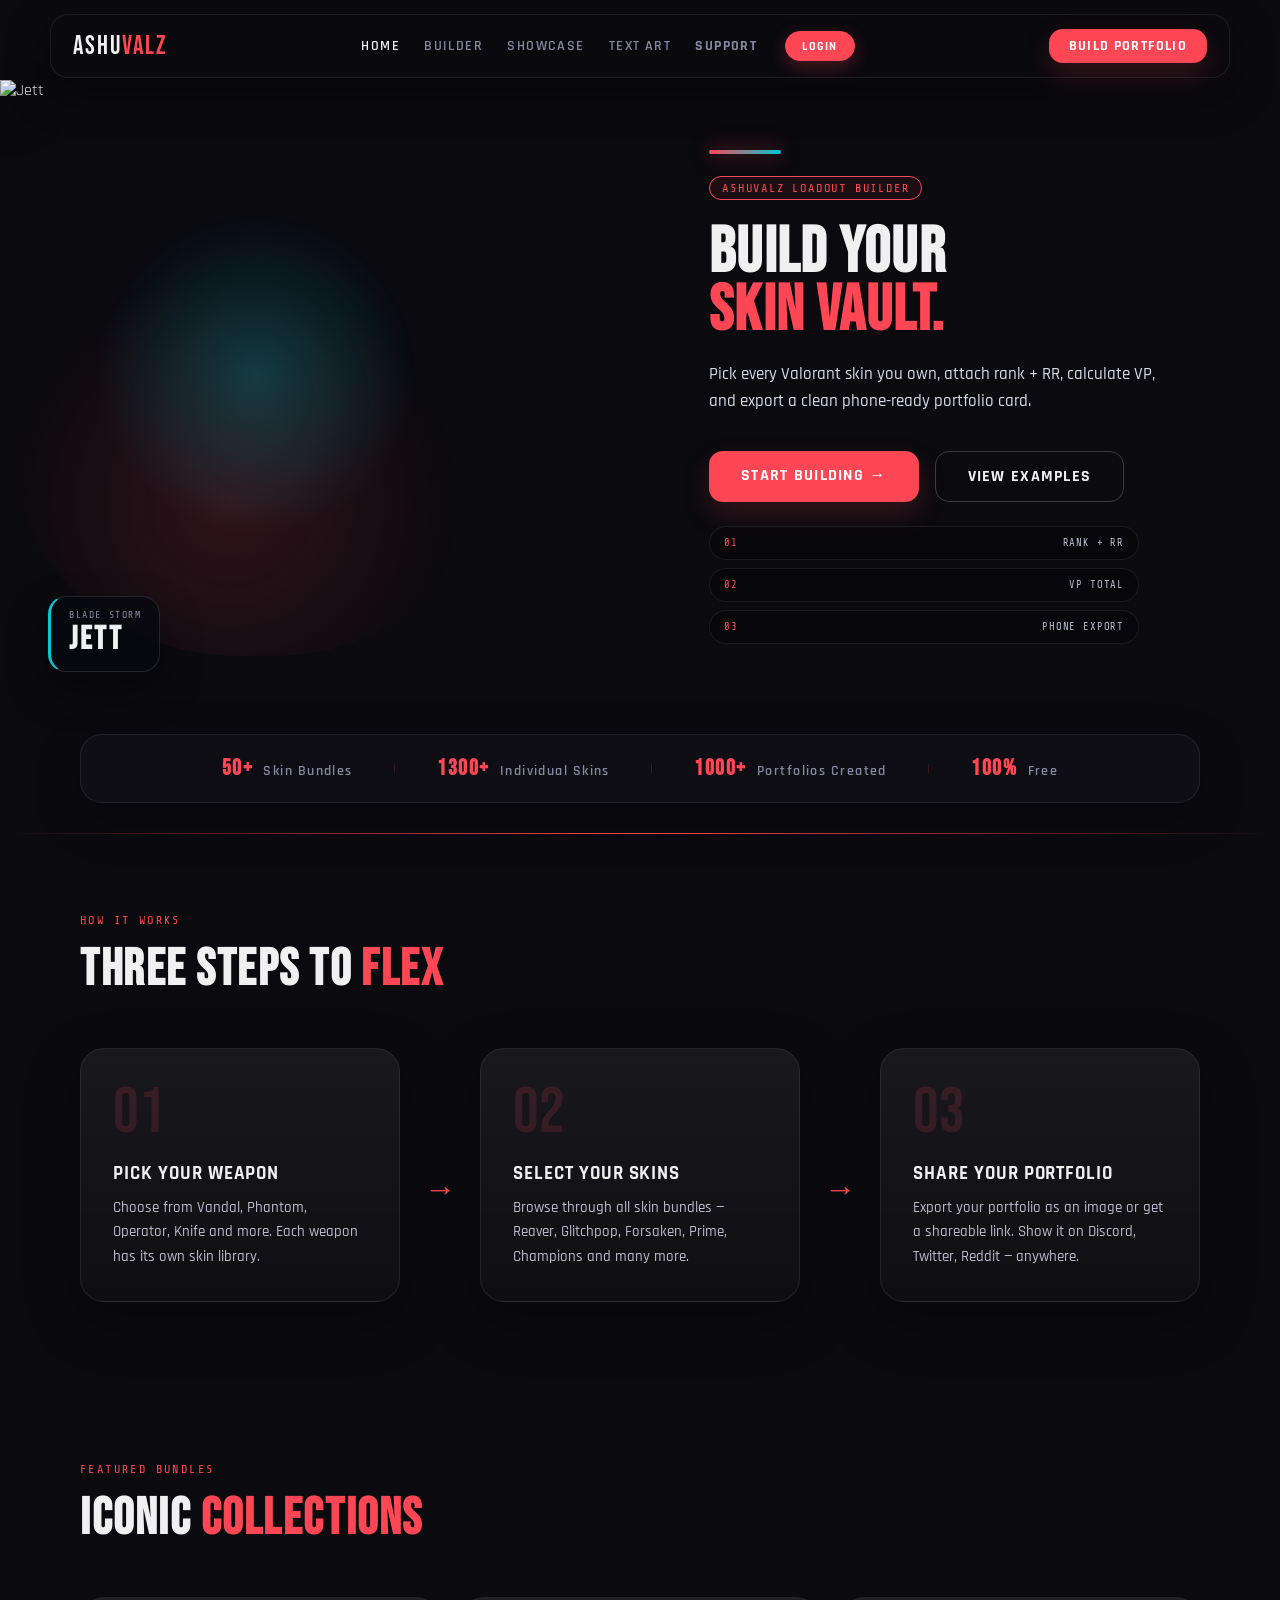
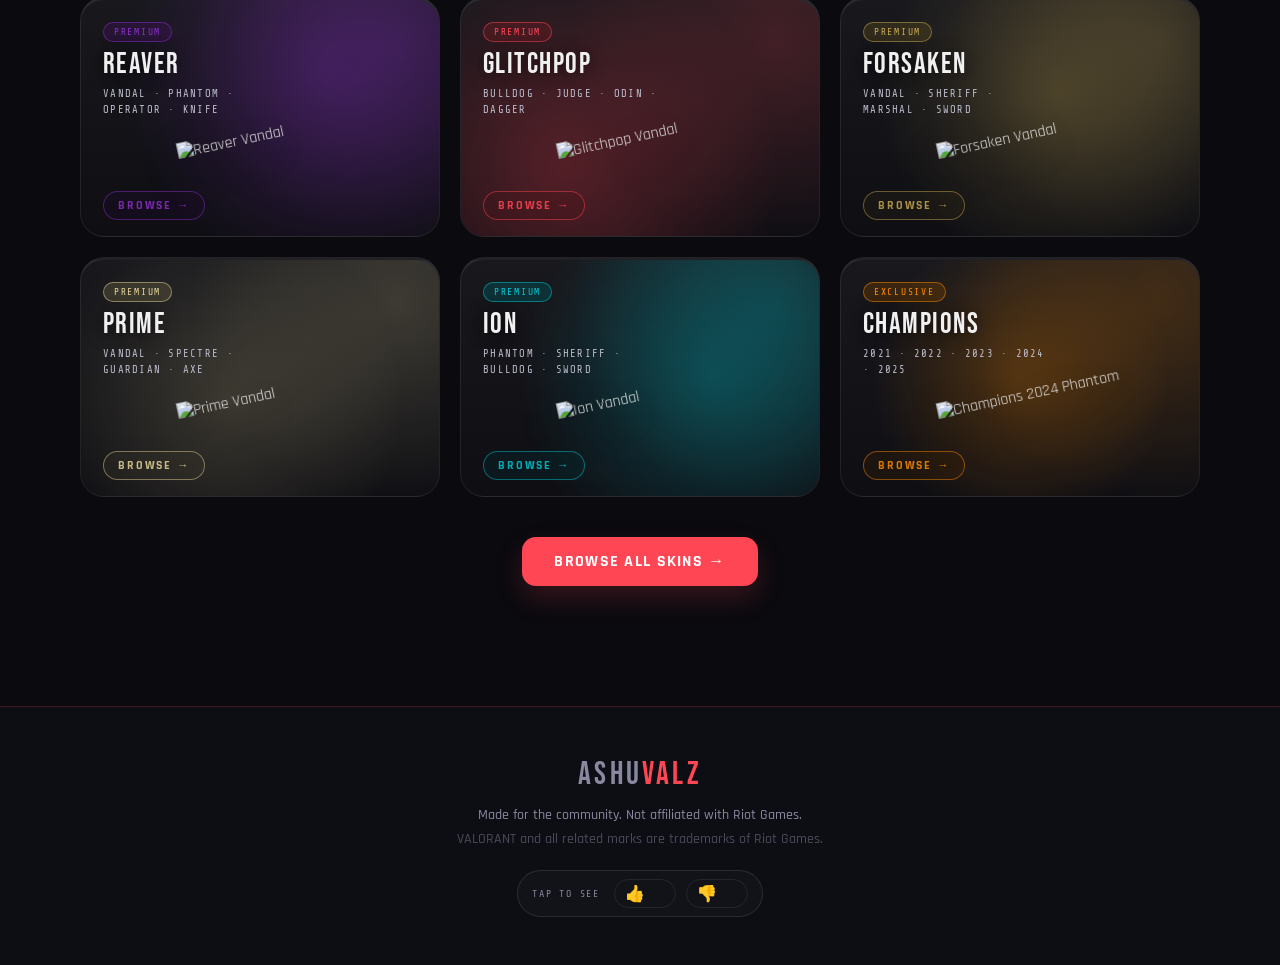
==== commit 69688228: "Add Text Art page with copyable Valorant chat ASCII New /pages/textart.html with 32 hand-curated pie" ====
--- a/index.html
+++ b/index.html
@@ -3,7 +3,9 @@
 <head>
   <meta charset="UTF-8" />
   <meta name="viewport" content="width=device-width, initial-scale=1.0"/>
-  <title>AshuValz — Valorant Skin Portfolio</title>
+  <title>ValorantVault</title>
+  <link rel="icon" type="image/jpeg" href="assets/ashuvalz.jpg"/>
+  <link rel="apple-touch-icon" href="assets/ashuvalz.jpg"/>
   <link rel="stylesheet" href="css/style.css"/>
   <link rel="stylesheet" href="css/auth.css"/>
   <link rel="preconnect" href="https://fonts.googleapis.com">
@@ -21,6 +23,7 @@
       <a href="index.html" class="active">Home</a>
       <a href="pages/builder.html">Builder</a>
       <a href="pages/showcase.html">Showcase</a>
+      <a href="pages/textart.html">Text Art</a>
       <button class="nav-support" id="supportFab" type="button" aria-label="Open support" aria-expanded="false">Support</button>
       <button class="nav-account" id="navAccount" type="button" data-state="out">Login</button>
     </div>
